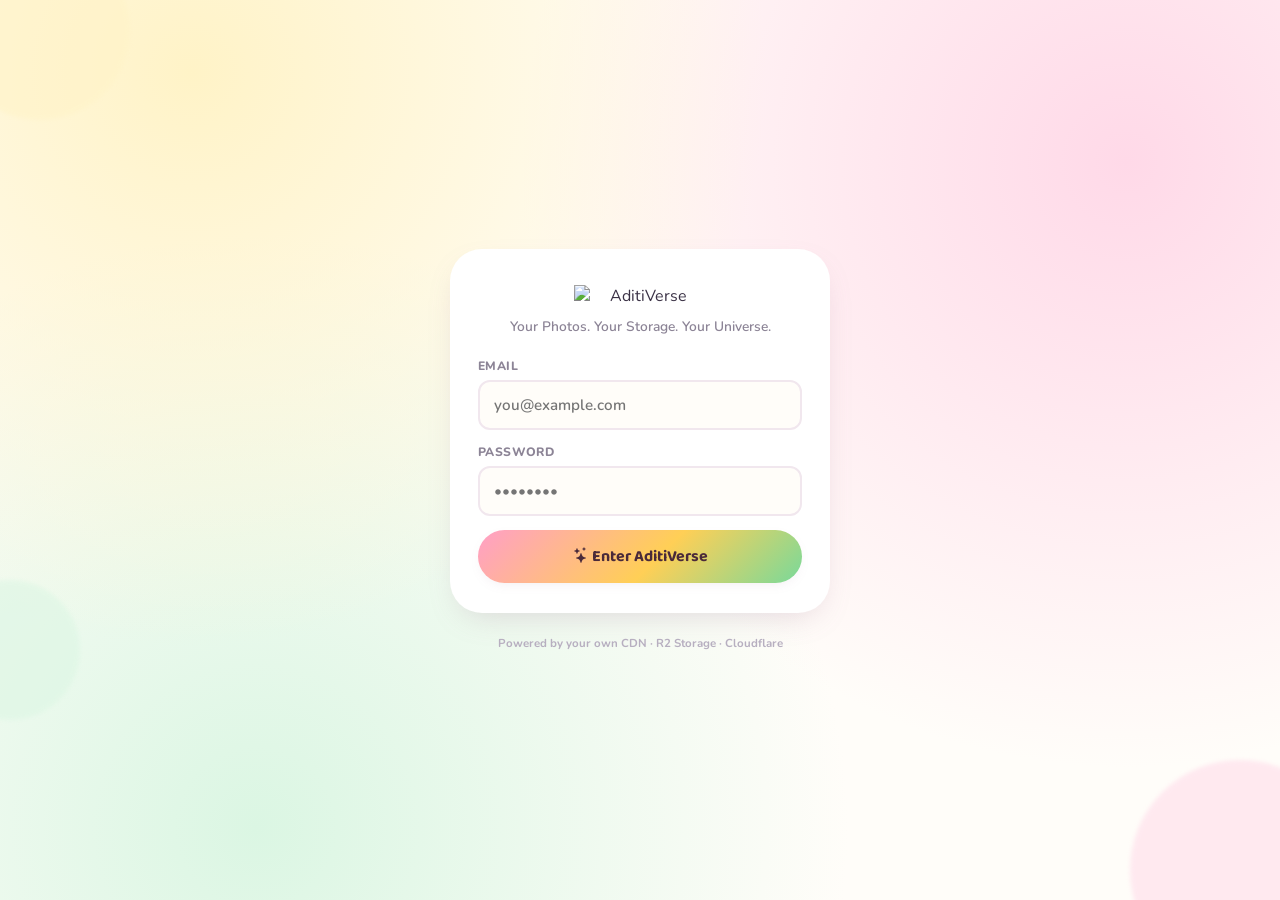
==== index.html @ 90851f3c "Ad" ====
<!DOCTYPE html>
<html lang="en">
<head>
<meta charset="utf-8">
<meta name="viewport" content="width=device-width, initial-scale=1.0, maximum-scale=1.0, user-scalable=no, viewport-fit=cover">
<meta name="mobile-web-app-capable" content="yes">
<meta name="apple-mobile-web-app-capable" content="yes">
<meta name="apple-mobile-web-app-status-bar-style" content="black-translucent">
<meta name="apple-mobile-web-app-title" content="AditiVerse">
<meta name="theme-color" content="#FFFDF9">
<title>AditiVerse · Your Photos, Your Universe</title>
<link rel="icon" href="https://cdn.futeducation.com/uploads/assets/mis/logo.webp">
<link rel="apple-touch-icon" href="https://cdn.futeducation.com/uploads/assets/mis/logo.webp">
<link rel="preconnect" href="https://fonts.googleapis.com">
<link href="https://fonts.googleapis.com/css2?family=Baloo+2:wght@500;600;700;800&family=Nunito:wght@400;500;600;700;800;900&display=swap" rel="stylesheet">
<link href="https://cdn.jsdelivr.net/npm/bootstrap-icons@1.11.3/font/bootstrap-icons.min.css" rel="stylesheet">
<link rel="stylesheet" href="style.css">
</head>
<body>

<!-- ══════════════════════ LOGIN VIEW ══════════════════════ -->
<div id="authView" class="auth-screen">
  <div class="auth-blob b1"></div>
  <div class="auth-blob b2"></div>
  <div class="auth-blob b3"></div>
  <div class="auth-card">
    <div class="auth-logo-wrap">
      <img class="auth-logo" src="https://cdn.futeducation.com/uploads/assets/mis/logo.webp" alt="AditiVerse">
    </div>
    <p class="auth-sub">Your Photos. Your Storage. Your Universe.</p>

    <div class="auth-err" id="authErr"><i class="bi bi-exclamation-circle"></i><span id="authErrMsg">Invalid credentials</span></div>

    <form id="loginForm" class="auth-form" autocomplete="on" novalidate>
      <div class="ig">
        <label>Email</label>
        <input type="email" class="inp" id="authEmail" name="email" placeholder="you@example.com" autocomplete="email" inputmode="email" required>
      </div>
      <div class="ig">
        <label>Password</label>
        <input type="password" class="inp" id="authPass" name="password" placeholder="••••••••" autocomplete="current-password" required>
      </div>
      <button type="submit" class="btn-verse btn-full" id="authBtn">
        <span id="authBtnLabel"><i class="bi bi-stars"></i> Enter AditiVerse</span>
        <span class="spinner" id="authSpinner" style="display:none"></span>
      </button>
    </form>
  </div>
  <div class="auth-foot">Powered by your own CDN · R2 Storage · Cloudflare</div>
</div>

<!-- ══════════════════════ APP SHELL ══════════════════════ -->
<div id="appView" class="app-shell" style="display:none">

  <!-- ── Top bar ── -->
  <header class="topbar" id="topbar">
    <button class="icon-btn ghost" id="menuBtn" aria-label="Menu"><i class="bi bi-list"></i></button>
    <div class="brand">
      <img src="https://cdn.futeducation.com/uploads/assets/mis/logo.webp" alt="AditiVerse" class="brand-logo">
    </div>
    <button class="icon-btn ghost" id="topSearchBtn" aria-label="Search"><i class="bi bi-search"></i></button>
  </header>

  <!-- ── Selection bar (long-press multi-select) ── -->
  <header class="topbar selbar" id="selbar" style="display:none">
    <button class="icon-btn ghost" id="selCancelBtn" aria-label="Cancel"><i class="bi bi-x-lg"></i></button>
    <span class="sel-count" id="selCountLabel">0 selected</span>
    <button class="icon-btn ghost" id="selAllBtn" aria-label="Select all"><i class="bi bi-check2-all"></i></button>
  </header>

  <!-- ── Breadcrumb (Home / inside an album) ── -->
  <div class="crumbwrap" id="crumbwrap"></div>

  <!-- ── Views ── -->
  <main class="views">

    <!-- HOME -->
    <section class="view active" id="view-home">
      <div class="chiprow" id="filterChips">
        <button class="chip active" data-filter="all">All</button>
        <button class="chip" data-filter="image">Photos</button>
        <button class="chip" data-filter="video">Videos</button>
        <button class="chip" data-filter="file">Files</button>
      </div>

      <div class="state-block" id="homeLoading">
        <div class="verse-spinner"></div>
        <div class="state-title">Loading your universe…</div>
        <div class="state-sub">Fetching photos from your CDN</div>
      </div>
      <div class="state-block" id="homeError" style="display:none">
        <i class="bi bi-cloud-slash state-icon"></i>
        <div class="state-title">Couldn't load your gallery</div>
        <div class="state-sub" id="homeErrorMsg">Check your connection and try again.</div>
        <button class="btn-verse-outline" id="homeRetryBtn">Retry</button>
      </div>
      <div class="state-block" id="homeEmpty" style="display:none">
        <i class="bi bi-images state-icon"></i>
        <div class="state-title">No photos here yet</div>
        <div class="state-sub">Tap the + button to add your first memory.</div>
      </div>

      <div class="grid" id="homeGrid"></div>
    </section>

    <!-- SEARCH -->
    <section class="view" id="view-search">
      <div class="search-field">
        <i class="bi bi-search"></i>
        <input type="text" id="searchInput" placeholder="Search photos, videos, files…" autocomplete="off">
        <button class="clear-x" id="searchClearBtn" style="display:none"><i class="bi bi-x-circle-fill"></i></button>
      </div>

      <div class="filter-panel">
        <div class="fp-row">
          <span class="fp-label">Type</span>
          <div class="chiprow tight">
            <button class="chip active" data-ftype="all">All</button>
            <button class="chip" data-ftype="image">Photos</button>
            <button class="chip" data-ftype="video">Videos</button>
            <button class="chip" data-ftype="file">Files</button>
          </div>
        </div>
        <div class="fp-row">
          <span class="fp-label">Size</span>
          <div class="chiprow tight">
            <button class="chip active" data-fsize="all">Any</button>
            <button class="chip" data-fsize="s">&lt; 1 MB</button>
            <button class="chip" data-fsize="m">1–10 MB</button>
            <button class="chip" data-fsize="l">&gt; 10 MB</button>
          </div>
        </div>
        <div class="fp-row">
          <span class="fp-label">Album</span>
          <select class="modal-select" id="searchFolderSelect"><option value="__all">All albums</option></select>
        </div>
        <div class="fp-row">
          <span class="fp-label">Sort by</span>
          <select class="modal-select" id="sortSelect">
            <option value="name-asc">Name A–Z</option>
            <option value="name-desc">Name Z–A</option>
            <option value="size-desc">Largest first</option>
            <option value="size-asc">Smallest first</option>
          </select>
        </div>
      </div>

      <div class="search-count" id="searchCount"></div>
      <div class="grid" id="searchGrid"></div>
    </section>

    <!-- ALBUMS -->
    <section class="view" id="view-albums">
      <div class="albums-head">
        <h2 class="view-title">Albums</h2>
        <button class="btn-verse-outline sm" id="newAlbumBtn"><i class="bi bi-folder-plus"></i> New</button>
      </div>
      <div class="state-block" id="albumsEmpty" style="display:none">
        <i class="bi bi-folder2-open state-icon"></i>
        <div class="state-title">No albums yet</div>
        <div class="state-sub">Create one to start organizing your photos.</div>
      </div>
      <div class="album-grid" id="albumGrid"></div>
    </section>

    <!-- FAVORITES -->
    <section class="view" id="view-favorites">
      <div class="state-block" id="favEmpty" style="display:none">
        <i class="bi bi-heart state-icon"></i>
        <div class="state-title">No favorites yet</div>
        <div class="state-sub">Tap the heart on any photo to save it here.</div>
      </div>
      <div class="grid" id="favGrid"></div>
    </section>

    <!-- ME -->
    <section class="view" id="view-me">
      <div class="profile-card">
        <div class="profile-avatar-ring">
          <img src="https://cdn.futeducation.com/uploads/assets/mis/logo.webp" alt="" class="profile-avatar">
        </div>
        <div class="profile-email" id="profileEmail">—</div>
        <div class="profile-tag">AditiVerse member</div>
      </div>

      <button class="me-row" id="meStorageBtn">
        <i class="bi bi-pie-chart-fill me-ico"></i>
        <div class="me-row-text">
          <span class="me-row-title">Storage overview</span>
          <span class="me-row-sub" id="meStorageSub">Calculating…</span>
        </div>
        <i class="bi bi-chevron-right"></i>
      </button>

      <div class="me-row static">
        <i class="bi bi-cloud-check-fill me-ico"></i>
        <div class="me-row-text">
          <span class="me-row-title">Built for Performance</span>
          <span class="me-row-sub">R2 Storage · Cloudflare CDN · WebP/AVIF ready</span>
        </div>
      </div>

      <button class="me-row danger" id="signOutBtn">
        <i class="bi bi-box-arrow-right me-ico"></i>
        <div class="me-row-text"><span class="me-row-title">Sign out</span></div>
      </button>
    </section>

  </main>

  <!-- ── FAB ── -->
  <button class="fab" id="uploadFab" aria-label="Upload"><i class="bi bi-plus-lg"></i></button>

  <!-- ── Bottom nav ── -->
  <nav class="bottomnav" id="bottomnav">
    <button class="nav-btn active" data-view="home"><i class="bi bi-house-fill"></i><span>Home</span></button>
    <button class="nav-btn" data-view="search"><i class="bi bi-search"></i><span>Search</span></button>
    <button class="nav-btn" data-view="albums"><i class="bi bi-images"></i><span>Albums</span></button>
    <button class="nav-btn" data-view="favorites"><i class="bi bi-heart-fill"></i><span>Favorites</span></button>
    <button class="nav-btn" data-view="me"><i class="bi bi-person-fill"></i><span>Me</span></button>
  </nav>

  <!-- ── Selection action bar ── -->
  <div class="seltoolbar" id="seltoolbar">
    <button id="selShareBtn"><i class="bi bi-share-fill"></i><span>Share</span></button>
    <button id="selDownloadBtn"><i class="bi bi-download"></i><span>Download</span></button>
    <button id="selAlbumBtn"><i class="bi bi-folder-symlink"></i><span>Move</span></button>
    <button id="selDeleteBtn" class="danger"><i class="bi bi-trash3"></i><span>Delete</span></button>
  </div>

  <!-- ══════════════════════ FULL-SCREEN VIEWER ══════════════════════ -->
  <div class="viewer" id="viewer">
    <div class="viewer-top">
      <button class="icon-btn ghost light" id="viewerClose"><i class="bi bi-chevron-left"></i></button>
      <button class="icon-btn ghost light" id="viewerFav"><i class="bi bi-heart"></i></button>
      <button class="icon-btn ghost light" id="viewerMore"><i class="bi bi-three-dots-vertical"></i></button>
    </div>
    <div class="viewer-stage" id="viewerStage">
      <img id="viewerImg" class="viewer-media" alt="">
      <div id="viewerFileCard" class="viewer-filecard" style="display:none">
        <i class="bi bi-file-earmark-richtext"></i>
        <span id="viewerFileName"></span>
      </div>
    </div>
    <div class="viewer-counter" id="viewerCounter">1 / 1</div>
    <div class="viewer-bottom">
      <button id="viewerShareBtn"><i class="bi bi-share-fill"></i><span>Share</span></button>
      <button id="viewerDownloadBtn"><i class="bi bi-download"></i><span>Download</span></button>
      <button id="viewerInfoBtn"><i class="bi bi-info-circle"></i><span>Info</span></button>
      <button id="viewerDeleteBtn" class="danger"><i class="bi bi-trash3"></i><span>Delete</span></button>
    </div>
  </div>

  <!-- ── Photo details bottom sheet ── -->
  <div class="sheet-overlay" id="detailOverlay">
    <div class="sheet" id="detailSheet">
      <div class="sheet-handle"></div>
      <button class="icon-btn ghost sheet-close" id="detailClose"><i class="bi bi-chevron-left"></i></button>
      <div class="detail-thumb-wrap"><img id="detailThumb" class="detail-thumb" alt=""></div>
      <div class="detail-name" id="detailName">—</div>
      <div class="detail-row"><i class="bi bi-hdd"></i><span id="detailSize">—</span></div>
      <div class="detail-row"><i class="bi bi-folder2"></i><span id="detailFolder">—</span></div>
      <div class="detail-row"><i class="bi bi-tag"></i><span id="detailType">—</span></div>
      <div class="detail-url-box">
        <i class="bi bi-link-45deg"></i>
        <span class="detail-url" id="detailUrl">—</span>
        <button class="pill-btn" id="detailCopyBtn">Copy</button>
      </div>
      <div class="detail-actions">
        <button id="detailDownloadBtn"><i class="bi bi-download"></i><span>Download Original</span><i class="bi bi-chevron-right"></i></button>
        <button id="detailShareBtn"><i class="bi bi-share-fill"></i><span>Share</span><i class="bi bi-chevron-right"></i></button>
        <button id="detailMoveBtn"><i class="bi bi-folder-symlink"></i><span>Move to Album</span><i class="bi bi-chevron-right"></i></button>
        <button id="detailRenameBtn"><i class="bi bi-pencil"></i><span>Rename</span><i class="bi bi-chevron-right"></i></button>
        <button id="detailDeleteBtn" class="danger"><i class="bi bi-trash3"></i><span>Delete</span><i class="bi bi-chevron-right"></i></button>
      </div>
      <button class="btn-verse-outline btn-full" id="detailCloseBtn">Close</button>
    </div>
  </div>

  <!-- ── Storage overview bottom sheet ── -->
  <div class="sheet-overlay" id="storageOverlay">
    <div class="sheet" id="storageSheet">
      <div class="sheet-handle"></div>
      <h3 class="sheet-title">Storage</h3>
      <div class="storage-ring-wrap">
        <svg viewBox="0 0 120 120" class="storage-ring">
          <circle cx="60" cy="60" r="52" class="ring-bg"/>
          <circle cx="60" cy="60" r="52" class="ring-photos" id="ringPhotos"/>
          <circle cx="60" cy="60" r="52" class="ring-videos" id="ringVideos"/>
          <circle cx="60" cy="60" r="52" class="ring-others" id="ringOthers"/>
        </svg>
        <div class="storage-ring-label">
          <span class="ring-big" id="storageBig">0 B</span>
          <span class="ring-small">used</span>
        </div>
      </div>
      <div class="storage-legend">
        <div class="leg-row"><span class="dot photos"></span>Photos<span class="leg-val" id="legPhotos">0 B</span></div>
        <div class="leg-row"><span class="dot videos"></span>Videos<span class="leg-val" id="legVideos">0 B</span></div>
        <div class="leg-row"><span class="dot others"></span>Other files<span class="leg-val" id="legOthers">0 B</span></div>
      </div>
      <div class="storage-counts">
        <div><span id="countFiles">0</span><small>Files</small></div>
        <div><span id="countAlbums">0</span><small>Albums</small></div>
      </div>
      <button class="btn-verse-outline btn-full" id="storageCloseBtn">Close</button>
    </div>
  </div>

  <!-- ── Upload sheet ── -->
  <div class="sheet-overlay" id="uploadOverlay">
    <div class="sheet" id="uploadSheet">
      <div class="sheet-handle"></div>
      <h3 class="sheet-title">Upload</h3>
      <label class="dropzone" id="uploadDrop">
        <i class="bi bi-cloud-arrow-up"></i>
        <span class="dz-title">Tap to choose photos, videos or files</span>
        <span class="dz-sub">or drag &amp; drop</span>
        <input type="file" id="uploadInput" multiple hidden>
      </label>
      <div class="ig">
        <label>Upload to</label>
        <select class="modal-select" id="uploadDestSelect"><option value="">Home (root)</option></select>
      </div>
      <div class="upload-queue" id="uploadQueue"></div>
      <button class="btn-verse-outline btn-full" id="uploadCloseBtn">Close</button>
    </div>
  </div>

  <!-- ── Rename / New album / prompt modal ── -->
  <div class="modal-overlay" id="promptModal">
    <div class="modal-box">
      <div class="modal-title" id="promptTitle">Rename</div>
      <div class="modal-sub" id="promptSub"></div>
      <input class="modal-input" id="promptInput" type="text" autocomplete="off" spellcheck="false">
      <div class="modal-actions">
        <button class="modal-cancel" id="promptCancelBtn">Cancel</button>
        <button class="modal-confirm" id="promptConfirmBtn"><span class="modal-btn-text" id="promptConfirmLabel">Save</span><span class="modal-spinner"></span></button>
      </div>
    </div>
  </div>

  <!-- ── Move / album picker modal ── -->
  <div class="modal-overlay" id="pickerModal">
    <div class="modal-box">
      <div class="modal-title">Move to album</div>
      <div class="modal-sub">Choose a destination.</div>
      <div class="folder-picker" id="folderPicker"></div>
      <div class="modal-actions">
        <button class="modal-cancel" id="pickerCancelBtn">Cancel</button>
        <button class="modal-confirm" id="pickerConfirmBtn"><span class="modal-btn-text">Move here</span><span class="modal-spinner"></span></button>
      </div>
    </div>
  </div>

  <!-- ── Delete confirm modal ── -->
  <div class="modal-overlay" id="deleteModal">
    <div class="modal-box">
      <div class="modal-title" id="deleteTitle">Delete?</div>
      <div class="modal-sub" id="deleteSub">This can't be undone.</div>
      <div class="modal-actions">
        <button class="modal-cancel" id="deleteCancelBtn">Cancel</button>
        <button class="modal-confirm danger" id="deleteConfirmBtn"><span class="modal-btn-text">Delete</span><span class="modal-spinner"></span></button>
      </div>
    </div>
  </div>

  <!-- ── Share sheet ── -->
  <div class="sheet-overlay" id="shareOverlay">
    <div class="sheet" id="shareSheet">
      <div class="sheet-handle"></div>
      <h3 class="sheet-title">Share</h3>
      <p class="share-hint">Anyone with this link can view/download directly from your CDN.</p>
      <div class="share-links" id="shareLinks"></div>
      <button class="btn-verse btn-full" id="shareCopyAllBtn"><i class="bi bi-copy"></i> Copy link<span id="shareCopyPlural"></span></button>
      <button class="btn-verse-outline btn-full" id="shareNativeBtn"><i class="bi bi-share-fill"></i> Use device share sheet</button>
      <button class="btn-verse-outline btn-full" id="shareCloseBtn">Close</button>
    </div>
  </div>

</div>

<div class="toast" id="toast"></div>

<script type="module" src="app.js"></script>
</body>
</html>
---- style.css ----
/* ═══════════════════════════════════════════════════════════════
   AditiVerse — design tokens
   Palette: pastel pink / pastel yellow / pastel green / white
   Display: Baloo 2 (rounded, warm)   Body: Nunito (soft, friendly)
   Signature: the "verse ring" — a conic pastel gradient used ONLY
   on the FAB, active-nav pip, avatar ring and storage ring, so it
   reads as one deliberate motif rather than scattered color.
   ═══════════════════════════════════════════════════════════════ */
:root{
  --pink:      #FFD9E8;
  --pink-deep: #FF8FBB;
  --yellow:    #FFF3C7;
  --yellow-deep:#FFC94D;
  --green:     #DBF6E3;
  --green-deep:#6FCF97;
  --cream:     #FFFDF9;
  --white:     #FFFFFF;
  --ink:       #3A3145;
  --ink-soft:  #8C8496;
  --ink-faint: #B7AFC0;
  --line:      #F1E7EE;
  --danger:    #FF6B81;

  --verse: conic-gradient(from 200deg, #FF9FC7, #FFCF56, #79D99A, #FF9FC7);
  --verse-flat: linear-gradient(135deg, #FF9FC7, #FFCF56 55%, #79D99A);

  --r-lg: 26px;
  --r-md: 18px;
  --r-sm: 12px;
  --shadow-sm: 0 4px 14px -6px rgba(150,110,140,.18);
  --shadow-md: 0 12px 32px -12px rgba(150,110,140,.28);
  --font-display: 'Baloo 2', system-ui, sans-serif;
  --font-body: 'Nunito', system-ui, sans-serif;
}

*{box-sizing:border-box;}
html,body{height:100%;}
body{
  margin:0;
  font-family:var(--font-body);
  background:var(--cream);
  color:var(--ink);
  -webkit-tap-highlight-color:transparent;
  overscroll-behavior-y:none;
}
button{font-family:inherit;}
input,select{font-family:inherit;}
::selection{background:var(--pink);}

/* ═══════════════ LOGIN ═══════════════ */
.auth-screen{
  min-height:100vh;
  display:flex; flex-direction:column; align-items:center; justify-content:center;
  padding:32px 20px; position:relative; overflow:hidden;
  background:
    radial-gradient(circle at 15% 8%, var(--yellow) 0%, transparent 42%),
    radial-gradient(circle at 88% 18%, var(--pink) 0%, transparent 45%),
    radial-gradient(circle at 20% 92%, var(--green) 0%, transparent 45%),
    var(--cream);
}
.auth-blob{position:absolute; border-radius:50%; filter:blur(2px); opacity:.55; z-index:0;}
.auth-blob.b1{width:180px;height:180px; background:var(--yellow); top:-60px; left:-50px;}
.auth-blob.b2{width:220px;height:220px; background:var(--pink); bottom:-80px; right:-70px;}
.auth-blob.b3{width:140px;height:140px; background:var(--green); bottom:20%; left:-60px;}

.auth-card{
  position:relative; z-index:1;
  width:100%; max-width:380px;
  background:var(--white);
  border-radius:32px;
  padding:36px 28px 30px;
  box-shadow:var(--shadow-md);
  text-align:center;
}
.auth-logo-wrap{
  width:132px; margin:0 auto 10px;
  display:flex; align-items:center; justify-content:center;
}
.auth-logo{width:100%; height:auto; object-fit:contain; display:block;}
.auth-sub{color:var(--ink-soft); font-size:.86rem; margin:0 0 22px; font-weight:600;}

.auth-err{
  display:none; align-items:center; gap:8px; text-align:left;
  background:#FFE3E9; color:#C43A57; border:1px solid #FFC3D0;
  border-radius:var(--r-sm); padding:10px 12px; font-size:.82rem; font-weight:700;
  margin-bottom:14px;
}
.auth-err.show{display:flex;}

.auth-form{text-align:left;}
.ig{margin-bottom:14px;}
.ig label{display:block; font-size:.76rem; font-weight:800; color:var(--ink-soft); margin-bottom:6px; text-transform:uppercase; letter-spacing:.4px;}
.inp{
  width:100%; padding:13px 14px; border-radius:var(--r-sm);
  border:2px solid var(--line); background:var(--cream);
  font-size:.95rem; font-weight:600; color:var(--ink);
  transition:.15s;
}
.inp:focus{outline:none; border-color:var(--pink-deep); background:var(--white);}

.btn-verse{
  border:none; cursor:pointer; width:100%;
  background:var(--verse-flat); color:#4A2A3A;
  font-family:var(--font-display); font-weight:700; font-size:1rem;
  padding:14px 18px; border-radius:999px;
  display:flex; align-items:center; justify-content:center; gap:8px;
  box-shadow:var(--shadow-sm);
  transition:transform .12s;
}
.btn-verse:active{transform:scale(.97);}
.btn-verse:focus-visible{outline:3px solid var(--pink-deep); outline-offset:2px;}
.btn-full{width:100%;}
.spinner{width:16px;height:16px;border-radius:50%;border:2.5px solid rgba(74,42,58,.3);border-top-color:#4A2A3A;animation:spin .7s linear infinite;}
@keyframes spin{to{transform:rotate(360deg);}}

.auth-foot{position:relative;z-index:1; margin-top:22px; font-size:.72rem; color:var(--ink-faint); font-weight:700;}

/* ═══════════════ APP SHELL ═══════════════ */
.app-shell{
  max-width:560px; margin:0 auto; min-height:100vh;
  display:flex; flex-direction:column;
  background:var(--cream);
  position:relative;
}

.topbar{
  position:sticky; top:0; z-index:30;
  display:flex; align-items:center; gap:10px;
  padding:14px 16px; background:rgba(255,253,249,.92); backdrop-filter:blur(10px);
  border-bottom:1px solid var(--line);
}
.icon-btn{
  border:none; background:var(--white); width:38px; height:38px; border-radius:12px;
  display:flex; align-items:center; justify-content:center; font-size:1.05rem; color:var(--ink);
  cursor:pointer; box-shadow:var(--shadow-sm);
}
.icon-btn.ghost{background:var(--white);}
.icon-btn.ghost.light{background:rgba(255,255,255,.16); color:#fff; backdrop-filter:blur(6px);}
.icon-btn:focus-visible{outline:2px solid var(--pink-deep);}

.brand{display:flex; align-items:center; gap:8px; flex:1; justify-content:center;}
.brand-logo{height:34px; width:auto; object-fit:contain; display:block;}

.selbar{background:var(--ink); }
.selbar .icon-btn{background:rgba(255,255,255,.15); color:#fff;}
.sel-count{flex:1; text-align:center; color:#fff; font-weight:800; font-family:var(--font-display); letter-spacing:.3px;}

.crumbwrap{padding:10px 16px 0; display:flex; gap:6px; flex-wrap:wrap; align-items:center; min-height:4px;}
.crumb{
  border:none; background:none; color:var(--ink-soft); font-weight:700; font-size:.82rem;
  padding:4px 2px; cursor:pointer; display:flex; align-items:center; gap:4px;
}
.crumb.current{color:var(--ink);}
.crumb-sep{color:var(--ink-faint); font-size:.75rem;}

.views{flex:1; padding-bottom:120px;}
.view{display:none; padding:14px 16px 6px; animation:fadeIn .18s ease;}
.view.active{display:block;}
@keyframes fadeIn{from{opacity:0; transform:translateY(4px);} to{opacity:1; transform:none;}}

.view-title{font-family:var(--font-display); font-weight:800; font-size:1.3rem; margin:2px 0 14px;}

/* chips */
.chiprow{display:flex; gap:8px; overflow-x:auto; padding-bottom:12px; scrollbar-width:none;}
.chiprow::-webkit-scrollbar{display:none;}
.chiprow.tight{padding-bottom:0;}
.chip{
  border:2px solid var(--line); background:var(--white); color:var(--ink-soft);
  font-weight:800; font-size:.8rem; padding:8px 16px; border-radius:999px; white-space:nowrap;
  cursor:pointer; transition:.15s;
}
.chip.active{background:var(--verse-flat); border-color:transparent; color:#4A2A3A;}

/* grid */
.grid{
  display:grid; grid-template-columns:repeat(3, 1fr); gap:4px;
}
.tile{
  position:relative; aspect-ratio:1/1; border-radius:10px; overflow:hidden;
  background:var(--line); cursor:pointer; -webkit-user-select:none; user-select:none;
}
.tile img{width:100%; height:100%; object-fit:cover; display:block;}
.tile .tile-file{
  width:100%; height:100%; display:flex; flex-direction:column; align-items:center; justify-content:center;
  gap:6px; background:linear-gradient(160deg, var(--yellow), var(--pink));
  color:#6b4a55; font-weight:800; font-size:.62rem; text-align:center; padding:6px;
}
.tile .tile-file i{font-size:1.5rem;}
.tile-badge{position:absolute; top:5px; left:5px; background:rgba(0,0,0,.45); color:#fff; font-size:.62rem; font-weight:800; padding:2px 6px; border-radius:6px;}
.tile-fav{position:absolute; top:5px; right:5px; color:#fff; font-size:.85rem; filter:drop-shadow(0 1px 3px rgba(0,0,0,.5));}
.tile-check{
  position:absolute; inset:0; background:rgba(58,49,69,.42); display:none;
  align-items:flex-start; justify-content:flex-end; padding:6px;
}
.tile.selectable .tile-check{display:flex;}
.tile-check i{font-size:1.3rem; color:#fff; text-shadow:0 1px 3px rgba(0,0,0,.4);}
.tile.selected{outline:3px solid var(--pink-deep); outline-offset:-3px;}
.tile.selected .tile-check i{color:var(--pink-deep);}
.tile.selected .tile-check i::before{content:"\f26a";} /* check-circle-fill fallback handled in JS */

/* state blocks */
.state-block{text-align:center; padding:56px 20px; color:var(--ink-soft);}
.state-icon{font-size:2.4rem; color:var(--pink-deep); margin-bottom:10px; display:block;}
.state-title{font-family:var(--font-display); font-weight:700; color:var(--ink); font-size:1.05rem; margin-bottom:4px;}
.state-sub{font-size:.85rem; font-weight:600; max-width:260px; margin:0 auto 14px;}
.verse-spinner{
  width:38px; height:38px; margin:0 auto 14px; border-radius:50%;
  background:var(--verse); -webkit-mask:radial-gradient(farthest-side, transparent calc(100% - 6px), #000 0);
  mask:radial-gradient(farthest-side, transparent calc(100% - 6px), #000 0);
  animation:rotate 1s linear infinite;
}
@keyframes rotate{to{transform:rotate(360deg);}}

.btn-verse-outline{
  border:2px solid var(--pink-deep); background:var(--white); color:#C4507B;
  font-weight:800; font-size:.85rem; padding:11px 18px; border-radius:999px; cursor:pointer;
  display:inline-flex; align-items:center; justify-content:center; gap:6px;
}
.btn-verse-outline.sm{padding:7px 14px; font-size:.78rem;}

/* search */
.search-field{
  display:flex; align-items:center; gap:8px; background:var(--white); border:2px solid var(--line);
  border-radius:999px; padding:11px 16px; margin-bottom:14px;
}
.search-field i{color:var(--ink-faint);}
.search-field input{flex:1; border:none; outline:none; background:none; font-size:.92rem; font-weight:600; color:var(--ink);}
.clear-x{border:none; background:none; color:var(--ink-faint); font-size:1rem; cursor:pointer;}

.filter-panel{background:var(--white); border-radius:var(--r-md); padding:14px; margin-bottom:14px; box-shadow:var(--shadow-sm);}
.fp-row{margin-bottom:12px;}
.fp-row:last-child{margin-bottom:0;}
.fp-label{display:block; font-size:.72rem; font-weight:900; color:var(--ink-soft); text-transform:uppercase; letter-spacing:.5px; margin-bottom:7px;}
.modal-select{
  width:100%; padding:10px 12px; border-radius:var(--r-sm); border:2px solid var(--line);
  background:var(--cream); font-weight:700; font-size:.86rem; color:var(--ink);
}
.search-count{font-size:.78rem; font-weight:800; color:var(--ink-soft); margin-bottom:8px;}

/* albums */
.albums-head{display:flex; align-items:center; justify-content:space-between; margin-bottom:14px;}
.album-grid{display:grid; grid-template-columns:1fr 1fr; gap:12px;}
.album-card{
  border-radius:var(--r-md); overflow:hidden; background:var(--white); box-shadow:var(--shadow-sm); cursor:pointer;
}
.album-cover{
  aspect-ratio:4/3; display:grid; grid-template-columns:1fr 1fr; gap:2px; background:var(--line); overflow:hidden;
}
.album-cover img{width:100%; height:100%; object-fit:cover;}
.album-cover.single{grid-template-columns:1fr;}
.album-cover-empty{
  display:flex; align-items:center; justify-content:center; height:100%;
  background:linear-gradient(160deg, var(--green), var(--yellow)); color:#4d7a5f; font-size:1.6rem;
}
.album-meta{padding:10px 12px;}
.album-name{font-weight:800; font-size:.88rem; overflow:hidden; text-overflow:ellipsis; white-space:nowrap;}
.album-count{font-size:.74rem; color:var(--ink-soft); font-weight:700;}

/* profile */
.profile-card{text-align:center; padding:24px 0 8px;}
.profile-avatar-ring{width:96px; margin:0 auto 12px; display:flex; align-items:center; justify-content:center;}
.profile-avatar{width:100%; height:auto; object-fit:contain; display:block;}
.profile-email{font-weight:800; font-size:1rem;}
.profile-tag{font-size:.78rem; color:var(--ink-soft); font-weight:700; margin-top:2px;}

.me-row{
  width:100%; display:flex; align-items:center; gap:12px; text-align:left;
  background:var(--white); border:none; border-radius:var(--r-md); padding:14px 16px; margin-top:12px;
  box-shadow:var(--shadow-sm); cursor:pointer; color:var(--ink);
}
.me-row.static{cursor:default;}
.me-row.danger{color:#C4304B;}
.me-ico{font-size:1.2rem; color:var(--pink-deep); width:22px; text-align:center;}
.me-row.danger .me-ico{color:#C4304B;}
.me-row-text{flex:1; display:flex; flex-direction:column;}
.me-row-title{font-weight:800; font-size:.9rem;}
.me-row-sub{font-size:.74rem; color:var(--ink-soft); font-weight:700;}

/* FAB + bottom nav */
.fab{
  position:fixed; right:20px; bottom:92px; z-index:40;
  width:58px; height:58px; border-radius:50%; border:none; cursor:pointer;
  background:var(--verse); color:#fff; font-size:1.4rem;
  display:flex; align-items:center; justify-content:center;
  box-shadow:0 10px 26px -8px rgba(255,143,187,.6);
}
.fab:active{transform:scale(.94);}

.bottomnav{
  position:fixed; left:0; right:0; bottom:0; z-index:35;
  max-width:560px; margin:0 auto;
  display:flex; background:rgba(255,255,255,.94); backdrop-filter:blur(10px);
  border-top:1px solid var(--line); padding:8px 6px calc(8px + env(safe-area-inset-bottom));
}
.nav-btn{
  flex:1; border:none; background:none; display:flex; flex-direction:column; align-items:center; gap:3px;
  padding:6px 2px; color:var(--ink-faint); font-size:.66rem; font-weight:800; cursor:pointer;
}
.nav-btn i{font-size:1.15rem;}
.nav-btn.active{color:var(--pink-deep);}

.seltoolbar{
  position:fixed; left:0; right:0; bottom:0; z-index:36; display:none;
  max-width:560px; margin:0 auto; background:var(--ink);
  padding:10px 8px calc(10px + env(safe-area-inset-bottom)); gap:4px; justify-content:space-around;
}
.seltoolbar.show{display:flex;}
.seltoolbar button{
  border:none; background:none; color:#fff; display:flex; flex-direction:column; align-items:center; gap:4px;
  font-size:.66rem; font-weight:800; padding:6px 4px; cursor:pointer;
}
.seltoolbar button i{font-size:1.1rem;}
.seltoolbar button.danger{color:#FF9DAE;}

/* ═══════════════ FULL-SCREEN VIEWER ═══════════════ */
.viewer{
  position:fixed; inset:0; z-index:80; background:#151018; display:none;
  flex-direction:column;
}
.viewer.open{display:flex;}
.viewer-top{display:flex; justify-content:space-between; align-items:center; padding:14px; padding-top:calc(14px + env(safe-area-inset-top));}
.viewer-stage{
  flex:1; display:flex; align-items:center; justify-content:center; overflow:hidden; position:relative; touch-action:pan-y;
}
.viewer-media{max-width:100%; max-height:100%; object-fit:contain; -webkit-user-select:none; user-select:none;}
.viewer-filecard{display:flex; flex-direction:column; align-items:center; gap:10px; color:#fff; text-align:center; padding:20px;}
.viewer-filecard i{font-size:3rem; color:var(--yellow);}
.viewer-counter{text-align:center; color:rgba(255,255,255,.6); font-size:.76rem; font-weight:700; padding-bottom:6px;}
.viewer-bottom{
  display:flex; justify-content:space-around; padding:10px 8px calc(14px + env(safe-area-inset-bottom));
  background:linear-gradient(0deg, rgba(0,0,0,.35), transparent);
}
.viewer-bottom button{
  border:none; background:none; color:#fff; display:flex; flex-direction:column; align-items:center; gap:5px;
  font-size:.68rem; font-weight:700; cursor:pointer;
}
.viewer-bottom button i{font-size:1.15rem;}
.viewer-bottom button.danger{color:#FF9DAE;}
.viewer-top .bi-heart-fill{color:var(--pink-deep);}

/* ═══════════════ BOTTOM SHEETS ═══════════════ */
.sheet-overlay{
  position:fixed; inset:0; z-index:90; background:rgba(58,49,69,.42); display:none;
  align-items:flex-end; justify-content:center;
}
.sheet-overlay.open{display:flex;}
.sheet{
  width:100%; max-width:560px; background:var(--white); border-radius:26px 26px 0 0;
  padding:10px 20px calc(20px + env(safe-area-inset-bottom)); max-height:86vh; overflow-y:auto;
  position:relative; animation:slideUp .22s ease;
}
@keyframes slideUp{from{transform:translateY(24px); opacity:.4;} to{transform:none; opacity:1;}}
.sheet-handle{width:38px; height:5px; border-radius:3px; background:var(--line); margin:6px auto 12px;}
.sheet-close{position:absolute; top:10px; left:14px;}
.sheet-title{font-family:var(--font-display); font-weight:800; font-size:1.1rem; text-align:center; margin:0 0 16px;}

.detail-thumb-wrap{width:100%; aspect-ratio:16/10; border-radius:var(--r-md); overflow:hidden; background:var(--line); margin-top:26px;}
.detail-thumb{width:100%; height:100%; object-fit:cover;}
.detail-name{font-weight:800; font-size:1rem; margin:14px 0 6px; word-break:break-word;}
.detail-row{display:flex; align-items:center; gap:9px; font-size:.84rem; font-weight:700; color:var(--ink-soft); padding:6px 0;}
.detail-row i{color:var(--pink-deep); width:16px;}
.detail-url-box{
  display:flex; align-items:center; gap:8px; background:var(--cream); border-radius:var(--r-sm);
  padding:10px 12px; margin:10px 0 16px;
}
.detail-url-box i{color:var(--ink-faint);}
.detail-url{flex:1; font-size:.72rem; color:var(--ink-soft); overflow:hidden; text-overflow:ellipsis; white-space:nowrap; font-weight:600;}
.pill-btn{border:none; background:var(--verse-flat); color:#4A2A3A; font-weight:800; font-size:.72rem; padding:6px 12px; border-radius:999px; cursor:pointer;}
.detail-actions{border-top:1px solid var(--line); border-bottom:1px solid var(--line); margin-bottom:16px;}
.detail-actions button{
  width:100%; display:flex; align-items:center; gap:10px; border:none; background:none; padding:13px 2px;
  font-weight:700; font-size:.9rem; color:var(--ink); cursor:pointer; border-bottom:1px solid var(--line);
}
.detail-actions button:last-child{border-bottom:none;}
.detail-actions button i:first-child{color:var(--pink-deep); width:18px;}
.detail-actions button i:last-child{margin-left:auto; color:var(--ink-faint); font-size:.8rem;}
.detail-actions button.danger, .detail-actions button.danger i:first-child{color:#C4304B;}

/* storage sheet */
.storage-ring-wrap{position:relative; width:180px; height:180px; margin:6px auto 18px;}
.storage-ring{width:100%; height:100%; transform:rotate(-90deg);}
.storage-ring circle{fill:none; stroke-width:12; stroke-linecap:round;}
.ring-bg{stroke:var(--line);}
.ring-photos{stroke:var(--pink-deep);}
.ring-videos{stroke:var(--yellow-deep);}
.ring-others{stroke:var(--green-deep);}
.storage-ring-label{position:absolute; inset:0; display:flex; flex-direction:column; align-items:center; justify-content:center;}
.ring-big{font-family:var(--font-display); font-weight:800; font-size:1.3rem;}
.ring-small{font-size:.72rem; color:var(--ink-soft); font-weight:700;}
.storage-legend{margin-bottom:16px;}
.leg-row{display:flex; align-items:center; gap:8px; font-weight:700; font-size:.86rem; padding:6px 0; color:var(--ink);}
.dot{width:10px; height:10px; border-radius:50%;}
.dot.photos{background:var(--pink-deep);}
.dot.videos{background:var(--yellow-deep);}
.dot.others{background:var(--green-deep);}
.leg-val{margin-left:auto; color:var(--ink-soft); font-weight:800; font-size:.8rem;}
.storage-counts{display:flex; gap:10px; margin-bottom:18px;}
.storage-counts > div{flex:1; text-align:center; background:var(--cream); border-radius:var(--r-sm); padding:12px;}
.storage-counts span{display:block; font-family:var(--font-display); font-weight:800; font-size:1.15rem;}
.storage-counts small{color:var(--ink-soft); font-weight:700; font-size:.7rem;}

/* upload sheet */
.dropzone{
  display:flex; flex-direction:column; align-items:center; justify-content:center; gap:6px;
  border:2.5px dashed var(--pink-deep); border-radius:var(--r-md); padding:30px 16px;
  background:linear-gradient(160deg, var(--yellow), var(--pink)); cursor:pointer; margin-bottom:14px; text-align:center;
}
.dropzone i{font-size:1.8rem; color:#8C4A63;}
.dz-title{font-weight:800; font-size:.88rem; color:#5c3546;}
.dz-sub{font-size:.75rem; color:#7a5064; font-weight:700;}
.upload-queue{margin:10px 0;}
.uq-item{display:flex; align-items:center; gap:10px; padding:10px 0; border-bottom:1px solid var(--line);}
.uq-icon{width:36px; height:36px; border-radius:9px; background:var(--line); display:flex; align-items:center; justify-content:center; overflow:hidden; flex-shrink:0;}
.uq-icon img{width:100%; height:100%; object-fit:cover;}
.uq-info{flex:1; min-width:0;}
.uq-name{font-weight:800; font-size:.82rem; overflow:hidden; text-overflow:ellipsis; white-space:nowrap;}
.uq-bar{height:5px; border-radius:3px; background:var(--line); margin-top:6px; overflow:hidden;}
.uq-fill{height:100%; width:0%; background:var(--verse-flat); transition:width .15s;}
.uq-status{font-size:.7rem; font-weight:700; color:var(--ink-soft); margin-top:3px;}
.uq-status.err{color:#C4304B;}
.uq-status.ok{color:#3F9E6B;}

/* share */
.share-hint{font-size:.82rem; color:var(--ink-soft); font-weight:600; text-align:center; margin:0 0 14px;}
.share-links{max-height:160px; overflow-y:auto; margin-bottom:14px;}
.share-link-row{display:flex; align-items:center; gap:8px; background:var(--cream); border-radius:var(--r-sm); padding:9px 11px; margin-bottom:8px; font-size:.72rem; font-weight:600; color:var(--ink-soft); word-break:break-all;}
#shareNativeBtn{margin-top:10px; margin-bottom:10px;}

/* ═══════════════ MODALS ═══════════════ */
.modal-overlay{position:fixed; inset:0; z-index:95; background:rgba(58,49,69,.5); display:none; align-items:center; justify-content:center; padding:20px;}
.modal-overlay.open{display:flex;}
.modal-box{background:var(--white); border-radius:22px; padding:22px; width:100%; max-width:360px; box-shadow:var(--shadow-md);}
.modal-title{font-family:var(--font-display); font-weight:800; font-size:1.05rem; margin-bottom:4px;}
.modal-sub{font-size:.82rem; color:var(--ink-soft); font-weight:600; margin-bottom:14px;}
.modal-input{width:100%; padding:11px 13px; border-radius:var(--r-sm); border:2px solid var(--line); font-size:.9rem; font-weight:700; margin-bottom:16px;}
.modal-input:focus{outline:none; border-color:var(--pink-deep);}
.modal-actions{display:flex; gap:10px; justify-content:flex-end;}
.modal-cancel{border:none; background:var(--line); color:var(--ink-soft); font-weight:800; padding:10px 16px; border-radius:999px; cursor:pointer; font-size:.84rem;}
.modal-confirm{border:none; background:var(--verse-flat); color:#4A2A3A; font-weight:800; padding:10px 18px; border-radius:999px; cursor:pointer; font-size:.84rem; display:flex; align-items:center; gap:6px;}
.modal-confirm.danger{background:#FF6B81; color:#fff;}
.modal-confirm .modal-spinner{display:none; width:14px; height:14px; border-radius:50%; border:2px solid rgba(255,255,255,.5); border-top-color:#fff; animation:spin .7s linear infinite;}
.modal-confirm.loading .modal-btn-text{display:none;}
.modal-confirm.loading .modal-spinner{display:inline-block;}

.folder-picker{max-height:240px; overflow-y:auto; margin-bottom:16px; border:1px solid var(--line); border-radius:var(--r-sm);}
.fp-item{display:flex; align-items:center; gap:8px; padding:11px 12px; cursor:pointer; font-weight:700; font-size:.86rem; border-bottom:1px solid var(--line);}
.fp-item:last-child{border-bottom:none;}
.fp-item.active{background:var(--pink); }
.fp-item i{color:var(--pink-deep);}

/* toast */
.toast{
  position:fixed; left:50%; bottom:96px; transform:translateX(-50%) translateY(20px);
  background:var(--ink); color:#fff; font-weight:700; font-size:.84rem;
  padding:11px 18px; border-radius:999px; z-index:120; opacity:0; pointer-events:none;
  transition:.22s; box-shadow:var(--shadow-md); max-width:88%; text-align:center;
}
.toast.show{opacity:1; transform:translateX(-50%) translateY(0);}
.toast.err{background:#C4304B;}
.toast.ok{background:#3F9E6B;}

/* focus visibility */
button:focus-visible, input:focus-visible, select:focus-visible{outline:2px solid var(--pink-deep); outline-offset:2px;}

/* reduced motion */
@media (prefers-reduced-motion: reduce){
  *{animation-duration:.001ms !important; transition-duration:.001ms !important;}
}

/* small phones */
@media (max-width:340px){
  .brand-logo{height:28px;}
  .auth-card{padding:28px 20px 24px;}
}
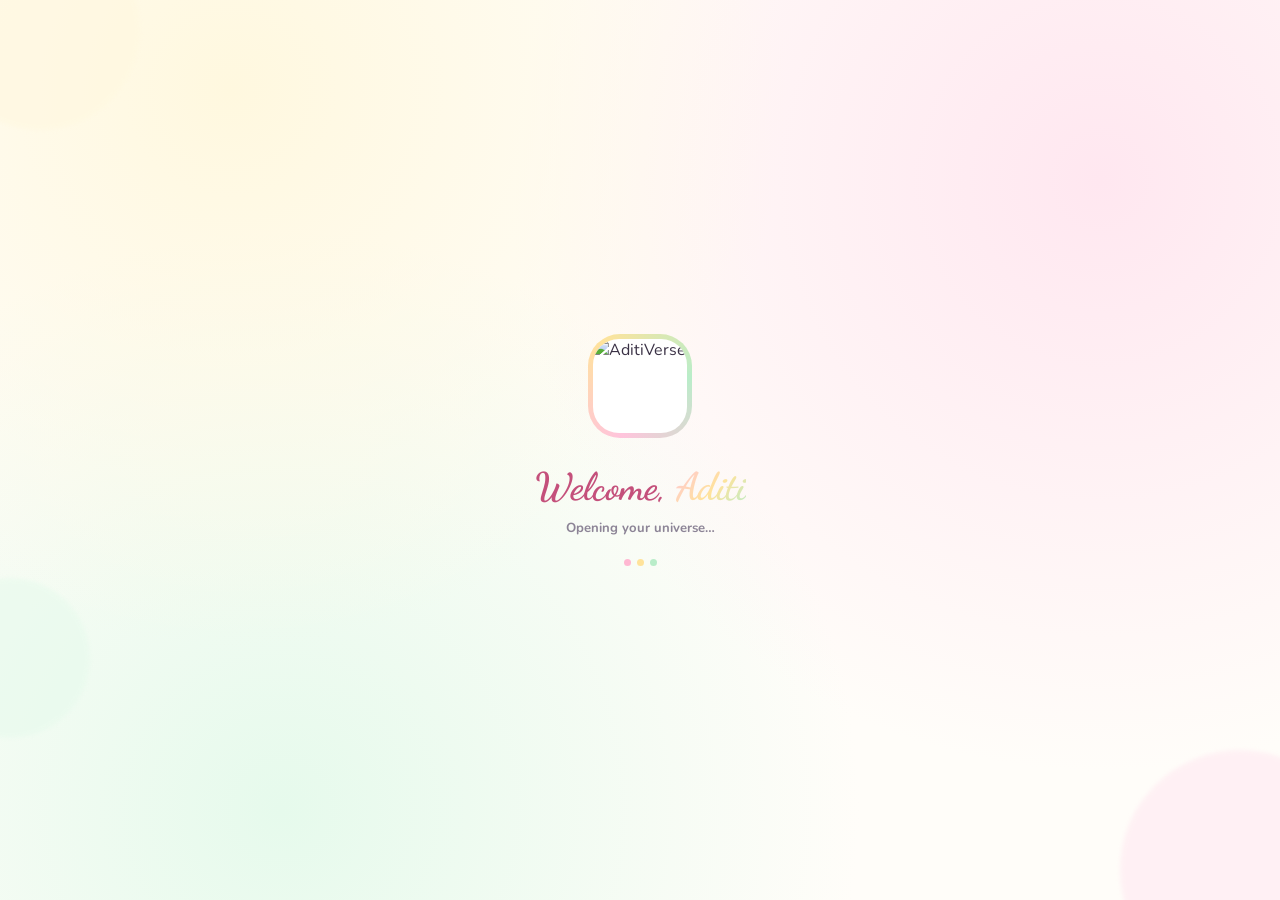
==== commit 7c30f950: "add" ====
--- a/index.html
+++ b/index.html
@@ -12,11 +12,24 @@
 <link rel="icon" href="https://cdn.futeducation.com/uploads/assets/mis/logo.webp">
 <link rel="apple-touch-icon" href="https://cdn.futeducation.com/uploads/assets/mis/logo.webp">
 <link rel="preconnect" href="https://fonts.googleapis.com">
-<link href="https://fonts.googleapis.com/css2?family=Baloo+2:wght@500;600;700;800&family=Nunito:wght@400;500;600;700;800;900&display=swap" rel="stylesheet">
+<link href="https://fonts.googleapis.com/css2?family=Baloo+2:wght@500;600;700;800&family=Nunito:wght@400;500;600;700;800;900&family=Dancing+Script:wght@600;700&display=swap" rel="stylesheet">
 <link href="https://cdn.jsdelivr.net/npm/bootstrap-icons@1.11.3/font/bootstrap-icons.min.css" rel="stylesheet">
 <link rel="stylesheet" href="style.css">
 </head>
 <body>
+
+<!-- ══════════════════════ PRELOADER ══════════════════════ -->
+<div id="preloader" class="preloader">
+  <div class="preloader-blob pb1"></div>
+  <div class="preloader-blob pb2"></div>
+  <div class="preloader-blob pb3"></div>
+  <div class="preloader-ring">
+    <img src="https://cdn.futeducation.com/uploads/assets/mis/logo.webp" alt="AditiVerse" class="preloader-logo">
+  </div>
+  <div class="preloader-welcome">Welcome, <span>Aditi</span></div>
+  <div class="preloader-sub">Opening your universe…</div>
+  <div class="preloader-dots"><span></span><span></span><span></span></div>
+</div>
 
 <!-- ══════════════════════ LOGIN VIEW ══════════════════════ -->
 <div id="authView" class="auth-screen">
@@ -76,11 +89,28 @@
 
     <!-- HOME -->
     <section class="view active" id="view-home">
-      <div class="chiprow" id="filterChips">
+
+      <div class="hsection" id="recentUploadsSection" style="display:none">
+        <div class="hsection-title"><i class="bi bi-cloud-arrow-up-fill"></i> Recent uploads</div>
+        <div class="hscroll" id="recentUploadsRow"></div>
+      </div>
+
+      <div class="chiprow center" id="filterChips">
         <button class="chip active" data-filter="all">All</button>
         <button class="chip" data-filter="image">Photos</button>
         <button class="chip" data-filter="video">Videos</button>
         <button class="chip" data-filter="file">Files</button>
+        <button class="chip chip-action icon-only" id="newFolderChip" aria-label="New folder" title="New folder">
+          <svg width="15" height="15" viewBox="0 0 20 20" fill="none" xmlns="http://www.w3.org/2000/svg">
+            <path d="M2.5 5.5C2.5 4.67 3.17 4 4 4h4.4l1.6 2h8c.83 0 1.5.67 1.5 1.5v7c0 .83-.67 1.5-1.5 1.5H4c-.83 0-1.5-.67-1.5-1.5v-9Z" stroke="currentColor" stroke-width="1.4" stroke-linejoin="round"/>
+            <path d="M10 9.5v5M7.5 12h5" stroke="currentColor" stroke-width="1.4" stroke-linecap="round"/>
+          </svg>
+        </button>
+      </div>
+
+      <div class="hsection" id="recentAccessSection" style="display:none">
+        <div class="hsection-title"><i class="bi bi-clock-history"></i> Recently accessed</div>
+        <div class="hscroll" id="recentAccessRow"></div>
       </div>
 
       <div class="state-block" id="homeLoading">
@@ -100,6 +130,7 @@
         <div class="state-sub">Tap the + button to add your first memory.</div>
       </div>
 
+      <div class="grid-label" id="allFilesLabel">All photos</div>
       <div class="grid" id="homeGrid"></div>
     </section>
 
@@ -143,6 +174,7 @@
             <option value="size-asc">Smallest first</option>
           </select>
         </div>
+        <button class="clear-filters-btn" id="clearFiltersBtn"><i class="bi bi-x-circle"></i> Clear filters</button>
       </div>
 
       <div class="search-count" id="searchCount"></div>
@@ -179,8 +211,14 @@
         <div class="profile-avatar-ring">
           <img src="https://cdn.futeducation.com/uploads/assets/mis/logo.webp" alt="" class="profile-avatar">
         </div>
-        <div class="profile-email" id="profileEmail">—</div>
-        <div class="profile-tag">AditiVerse member</div>
+        <div class="profile-email" id="profileEmail">Ms. Aditi Empress</div>
+        <div class="profile-tag">AditiVerse Empress</div>
+      </div>
+
+      <div class="love-note">
+        <span class="love-quote-mark">"</span>
+        <p>Every sunrise feels a little softer because you're in it, Aditi. This whole little universe is just my way of keeping every smile, every silly selfie, and every quiet moment of ours safe in one place — because loving you is the easiest, happiest thing I've ever done.</p>
+        <span class="love-quote-mark end">"</span>
       </div>
 
       <button class="me-row" id="meStorageBtn">
@@ -192,18 +230,12 @@
         <i class="bi bi-chevron-right"></i>
       </button>
 
-      <div class="me-row static">
-        <i class="bi bi-cloud-check-fill me-ico"></i>
-        <div class="me-row-text">
-          <span class="me-row-title">Built for Performance</span>
-          <span class="me-row-sub">R2 Storage · Cloudflare CDN · WebP/AVIF ready</span>
-        </div>
-      </div>
-
       <button class="me-row danger" id="signOutBtn">
         <i class="bi bi-box-arrow-right me-ico"></i>
         <div class="me-row-text"><span class="me-row-title">Sign out</span></div>
       </button>
+
+      <footer class="me-footer">Created With Love For <span>Aditi</span> By <span>Ravi</span></footer>
     </section>
 
   </main>
@@ -370,10 +402,10 @@
     <div class="sheet" id="shareSheet">
       <div class="sheet-handle"></div>
       <h3 class="sheet-title">Share</h3>
-      <p class="share-hint">Anyone with this link can view/download directly from your CDN.</p>
+      <p class="share-hint">Shares the original file itself — pick WhatsApp, Mail, or anything else from your device's share sheet.</p>
       <div class="share-links" id="shareLinks"></div>
-      <button class="btn-verse btn-full" id="shareCopyAllBtn"><i class="bi bi-copy"></i> Copy link<span id="shareCopyPlural"></span></button>
-      <button class="btn-verse-outline btn-full" id="shareNativeBtn"><i class="bi bi-share-fill"></i> Use device share sheet</button>
+      <button class="btn-verse btn-full" id="shareNativeBtn"><i class="bi bi-share-fill"></i> <span id="shareNativeLabel">Share original file</span></button>
+      <button class="btn-verse-outline btn-full" id="shareCopyAllBtn"><i class="bi bi-copy"></i> Copy link<span id="shareCopyPlural"></span> instead</button>
       <button class="btn-verse-outline btn-full" id="shareCloseBtn">Close</button>
     </div>
   </div>
--- a/style.css
+++ b/style.css
@@ -7,22 +7,22 @@
    reads as one deliberate motif rather than scattered color.
    ═══════════════════════════════════════════════════════════════ */
 :root{
-  --pink:      #FFD9E8;
-  --pink-deep: #FF8FBB;
-  --yellow:    #FFF3C7;
-  --yellow-deep:#FFC94D;
-  --green:     #DBF6E3;
-  --green-deep:#6FCF97;
+  --pink:      #FFE7F0;
+  --pink-deep: #FFB8D2;
+  --yellow:    #FFF8DF;
+  --yellow-deep:#FFE39B;
+  --green:     #E6FAEC;
+  --green-deep:#B9EDC9;
   --cream:     #FFFDF9;
   --white:     #FFFFFF;
   --ink:       #3A3145;
   --ink-soft:  #8C8496;
   --ink-faint: #B7AFC0;
-  --line:      #F1E7EE;
-  --danger:    #FF6B81;
-
-  --verse: conic-gradient(from 200deg, #FF9FC7, #FFCF56, #79D99A, #FF9FC7);
-  --verse-flat: linear-gradient(135deg, #FF9FC7, #FFCF56 55%, #79D99A);
+  --line:      #F5EDF2;
+  --danger:    #FF9DBC;
+
+  --verse: conic-gradient(from 200deg, #FFC4DC, #FFE39B, #B9EDC9, #FFC4DC);
+  --verse-flat: linear-gradient(135deg, #FFC4DC, #FFE39B 55%, #B9EDC9);
 
   --r-lg: 26px;
   --r-md: 18px;
@@ -81,7 +81,7 @@
 
 .auth-err{
   display:none; align-items:center; gap:8px; text-align:left;
-  background:#FFE3E9; color:#C43A57; border:1px solid #FFC3D0;
+  background:#FFEDF4; color:#B85C7D; border:1px solid #FFD3E2;
   border-radius:var(--r-sm); padding:10px 12px; font-size:.82rem; font-weight:700;
   margin-bottom:14px;
 }
@@ -160,16 +160,39 @@
 
 .view-title{font-family:var(--font-display); font-weight:800; font-size:1.3rem; margin:2px 0 14px;}
 
+/* recent uploads / recently accessed (Home) */
+.hsection{margin-bottom:16px;}
+.hsection-title{display:flex; align-items:center; gap:7px; font-family:var(--font-display); font-weight:700; font-size:.92rem; color:var(--ink); margin-bottom:9px;}
+.hsection-title i{color:var(--pink-deep);}
+.hscroll{display:flex; gap:10px; overflow-x:auto; padding-bottom:4px; scrollbar-width:none;}
+.hscroll::-webkit-scrollbar{display:none;}
+.hcard{
+  flex:0 0 auto; width:112px; cursor:pointer; -webkit-user-select:none; user-select:none;
+}
+.hcard-thumb{
+  width:112px; height:112px; border-radius:16px; overflow:hidden; background:var(--line);
+  display:flex; align-items:center; justify-content:center; position:relative;
+}
+.hcard-thumb img{width:100%; height:100%; object-fit:cover; display:block;}
+.hcard-thumb.folder{background:linear-gradient(160deg, var(--yellow), var(--green));}
+.hcard-thumb.folder i{font-size:2rem; color:#6b8a70;}
+.hcard-thumb .hcard-kind{font-size:1.6rem; color:#6b4a55;}
+.hcard-name{margin-top:6px; font-size:.72rem; font-weight:700; color:var(--ink); overflow:hidden; text-overflow:ellipsis; white-space:nowrap;}
+.grid-label{font-size:.78rem; font-weight:900; color:var(--ink-soft); text-transform:uppercase; letter-spacing:.5px; margin:2px 0 8px;}
+
 /* chips */
 .chiprow{display:flex; gap:8px; overflow-x:auto; padding-bottom:12px; scrollbar-width:none;}
 .chiprow::-webkit-scrollbar{display:none;}
 .chiprow.tight{padding-bottom:0;}
+.chiprow.center{justify-content:center; flex-wrap:wrap;}
 .chip{
   border:2px solid var(--line); background:var(--white); color:var(--ink-soft);
   font-weight:800; font-size:.8rem; padding:8px 16px; border-radius:999px; white-space:nowrap;
   cursor:pointer; transition:.15s;
 }
 .chip.active{background:var(--verse-flat); border-color:transparent; color:#4A2A3A;}
+.chip-action{display:inline-flex; align-items:center; gap:6px; color:#6b8a70; border-color:var(--green-deep); background:var(--green);}
+.chip-action svg{flex-shrink:0;}
 
 /* grid */
 .grid{
@@ -236,6 +259,11 @@
   background:var(--cream); font-weight:700; font-size:.86rem; color:var(--ink);
 }
 .search-count{font-size:.78rem; font-weight:800; color:var(--ink-soft); margin-bottom:8px;}
+.clear-filters-btn{
+  width:100%; margin-top:14px; padding-top:14px; border:none; border-top:1px solid var(--line); background:none;
+  display:flex; align-items:center; justify-content:center; gap:6px;
+  color:#C4507B; font-weight:800; font-size:.82rem; cursor:pointer;
+}
 
 /* albums */
 .albums-head{display:flex; align-items:center; justify-content:space-between; margin-bottom:14px;}
@@ -269,12 +297,18 @@
   box-shadow:var(--shadow-sm); cursor:pointer; color:var(--ink);
 }
 .me-row.static{cursor:default;}
-.me-row.danger{color:#C4304B;}
+.me-row.danger{color:#B85C7D;}
 .me-ico{font-size:1.2rem; color:var(--pink-deep); width:22px; text-align:center;}
-.me-row.danger .me-ico{color:#C4304B;}
+.me-row.danger .me-ico{color:#B85C7D;}
 .me-row-text{flex:1; display:flex; flex-direction:column;}
 .me-row-title{font-weight:800; font-size:.9rem;}
 .me-row-sub{font-size:.74rem; color:var(--ink-soft); font-weight:700;}
+
+.me-credit{
+  text-align:center; margin:26px 0 10px; font-family:'Dancing Script', cursive;
+  font-weight:700; font-size:1.35rem; color:#C4507B; line-height:1.4;
+}
+.me-credit span{background:var(--verse-flat); -webkit-background-clip:text; background-clip:text; color:transparent;}
 
 /* FAB + bottom nav */
 .fab{
@@ -310,7 +344,7 @@
   font-size:.66rem; font-weight:800; padding:6px 4px; cursor:pointer;
 }
 .seltoolbar button i{font-size:1.1rem;}
-.seltoolbar button.danger{color:#FF9DAE;}
+.seltoolbar button.danger{color:var(--pink-deep);}
 
 /* ═══════════════ FULL-SCREEN VIEWER ═══════════════ */
 .viewer{
@@ -335,7 +369,7 @@
   font-size:.68rem; font-weight:700; cursor:pointer;
 }
 .viewer-bottom button i{font-size:1.15rem;}
-.viewer-bottom button.danger{color:#FF9DAE;}
+.viewer-bottom button.danger{color:var(--pink-deep);}
 .viewer-top .bi-heart-fill{color:var(--pink-deep);}
 
 /* ═══════════════ BOTTOM SHEETS ═══════════════ */
@@ -374,7 +408,7 @@
 .detail-actions button:last-child{border-bottom:none;}
 .detail-actions button i:first-child{color:var(--pink-deep); width:18px;}
 .detail-actions button i:last-child{margin-left:auto; color:var(--ink-faint); font-size:.8rem;}
-.detail-actions button.danger, .detail-actions button.danger i:first-child{color:#C4304B;}
+.detail-actions button.danger, .detail-actions button.danger i:first-child{color:#B85C7D;}
 
 /* storage sheet */
 .storage-ring-wrap{position:relative; width:180px; height:180px; margin:6px auto 18px;}
@@ -417,8 +451,8 @@
 .uq-bar{height:5px; border-radius:3px; background:var(--line); margin-top:6px; overflow:hidden;}
 .uq-fill{height:100%; width:0%; background:var(--verse-flat); transition:width .15s;}
 .uq-status{font-size:.7rem; font-weight:700; color:var(--ink-soft); margin-top:3px;}
-.uq-status.err{color:#C4304B;}
-.uq-status.ok{color:#3F9E6B;}
+.uq-status.err{color:#B85C7D;}
+.uq-status.ok{color:#4F9B72;}
 
 /* share */
 .share-hint{font-size:.82rem; color:var(--ink-soft); font-weight:600; text-align:center; margin:0 0 14px;}
@@ -437,7 +471,7 @@
 .modal-actions{display:flex; gap:10px; justify-content:flex-end;}
 .modal-cancel{border:none; background:var(--line); color:var(--ink-soft); font-weight:800; padding:10px 16px; border-radius:999px; cursor:pointer; font-size:.84rem;}
 .modal-confirm{border:none; background:var(--verse-flat); color:#4A2A3A; font-weight:800; padding:10px 18px; border-radius:999px; cursor:pointer; font-size:.84rem; display:flex; align-items:center; gap:6px;}
-.modal-confirm.danger{background:#FF6B81; color:#fff;}
+.modal-confirm.danger{background:var(--danger); color:#7A2E45;}
 .modal-confirm .modal-spinner{display:none; width:14px; height:14px; border-radius:50%; border:2px solid rgba(255,255,255,.5); border-top-color:#fff; animation:spin .7s linear infinite;}
 .modal-confirm.loading .modal-btn-text{display:none;}
 .modal-confirm.loading .modal-spinner{display:inline-block;}
@@ -456,8 +490,8 @@
   transition:.22s; box-shadow:var(--shadow-md); max-width:88%; text-align:center;
 }
 .toast.show{opacity:1; transform:translateX(-50%) translateY(0);}
-.toast.err{background:#C4304B;}
-.toast.ok{background:#3F9E6B;}
+.toast.err{background:#B85C7D;}
+.toast.ok{background:#4F9B72;}
 
 /* focus visibility */
 button:focus-visible, input:focus-visible, select:focus-visible{outline:2px solid var(--pink-deep); outline-offset:2px;}
@@ -471,4 +505,57 @@
 @media (max-width:340px){
   .brand-logo{height:28px;}
   .auth-card{padding:28px 20px 24px;}
-}+}
+
+/* ═══════════════ ROUNDED SCROLLBARS ═══════════════ */
+/* Applies to normal (visible) scroll areas — sheets, modals, the folder
+   picker, upload queue, share links. Horizontal chip/card rails keep
+   their scrollbar hidden on purpose (see .chiprow / .hscroll above). */
+*{scrollbar-width:thin; scrollbar-color:var(--pink-deep) var(--line);}
+*::-webkit-scrollbar{width:9px; height:9px;}
+*::-webkit-scrollbar-track{background:var(--line); border-radius:999px;}
+*::-webkit-scrollbar-thumb{background:var(--pink-deep); border-radius:999px; border:2px solid var(--cream); background-clip:padding-box;}
+*::-webkit-scrollbar-thumb:hover{background:#FF9FC6;}
+*::-webkit-scrollbar-corner{background:transparent;}
+
+/* ═══════════════ PRELOADER ═══════════════ */
+.preloader{
+  position:fixed; inset:0; z-index:200;
+  display:flex; flex-direction:column; align-items:center; justify-content:center;
+  gap:4px; overflow:hidden;
+  background:
+    radial-gradient(circle at 18% 10%, var(--yellow) 0%, transparent 42%),
+    radial-gradient(circle at 86% 20%, var(--pink) 0%, transparent 45%),
+    radial-gradient(circle at 22% 90%, var(--green) 0%, transparent 45%),
+    var(--cream);
+  transition:opacity .5s ease, visibility .5s ease;
+}
+.preloader.fade-out{opacity:0; visibility:hidden; pointer-events:none;}
+.preloader-blob{position:absolute; border-radius:50%; filter:blur(2px); opacity:.55; z-index:0;}
+.preloader-blob.pb1{width:200px; height:200px; background:var(--yellow); top:-70px; left:-60px; animation:preloaderFloat 7s ease-in-out infinite;}
+.preloader-blob.pb2{width:240px; height:240px; background:var(--pink); bottom:-90px; right:-80px; animation:preloaderFloat 8s ease-in-out infinite reverse;}
+.preloader-blob.pb3{width:160px; height:160px; background:var(--green); bottom:18%; left:-70px; animation:preloaderFloat 6.5s ease-in-out infinite;}
+@keyframes preloaderFloat{0%,100%{transform:translateY(0);} 50%{transform:translateY(-16px);}}
+
+.preloader-ring{
+  position:relative; z-index:1; width:104px; height:104px; border-radius:32px; padding:5px;
+  background:var(--verse); display:flex; align-items:center; justify-content:center;
+  animation:preloaderSpin 3.2s linear infinite; margin-bottom:22px;
+}
+@keyframes preloaderSpin{to{transform:rotate(360deg);}}
+.preloader-logo{width:100%; height:100%; object-fit:contain; border-radius:26px; background:var(--white); animation:preloaderSpinBack 3.2s linear infinite;}
+@keyframes preloaderSpinBack{to{transform:rotate(-360deg);}}
+
+.preloader-welcome{
+  position:relative; z-index:1; font-family:'Dancing Script', cursive; font-weight:700;
+  font-size:2.4rem; color:#C4507B; line-height:1.2;
+}
+.preloader-welcome span{
+  background:var(--verse-flat); -webkit-background-clip:text; background-clip:text; color:transparent;
+}
+.preloader-sub{position:relative; z-index:1; font-size:.82rem; font-weight:700; color:var(--ink-soft); margin:4px 0 18px;}
+.preloader-dots{position:relative; z-index:1; display:flex; gap:6px;}
+.preloader-dots span{width:7px; height:7px; border-radius:50%; background:var(--pink-deep); animation:preloaderDot 1.1s ease-in-out infinite;}
+.preloader-dots span:nth-child(2){background:var(--yellow-deep); animation-delay:.15s;}
+.preloader-dots span:nth-child(3){background:var(--green-deep); animation-delay:.3s;}
+@keyframes preloaderDot{0%,80%,100%{transform:translateY(0); opacity:.5;} 40%{transform:translateY(-6px); opacity:1;}}
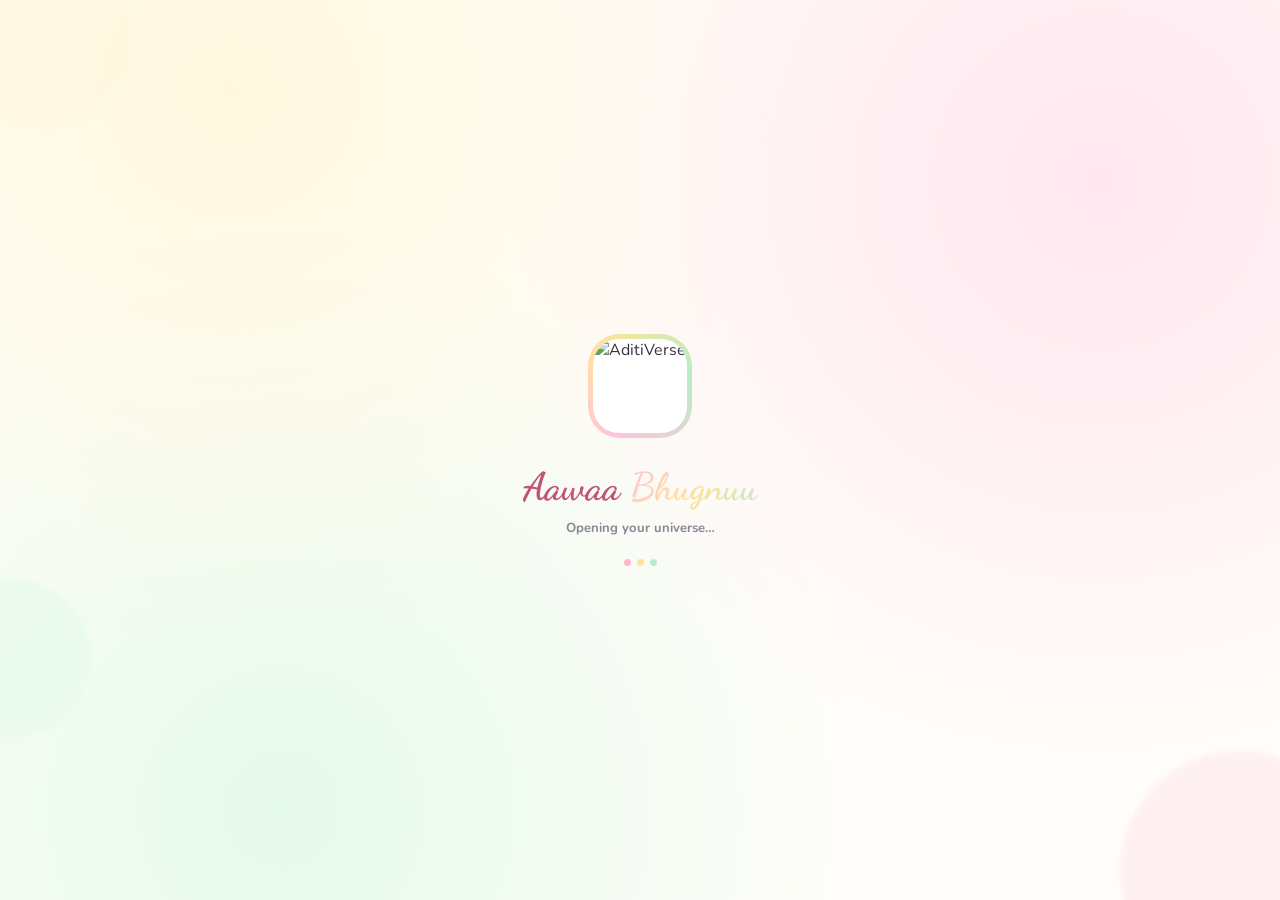
==== commit 51a75832: "AddeD" ====
--- a/index.html
+++ b/index.html
@@ -12,9 +12,13 @@
 <link rel="icon" href="https://cdn.futeducation.com/uploads/assets/mis/logo.webp">
 <link rel="apple-touch-icon" href="https://cdn.futeducation.com/uploads/assets/mis/logo.webp">
 <link rel="preconnect" href="https://fonts.googleapis.com">
-<link href="https://fonts.googleapis.com/css2?family=Baloo+2:wght@500;600;700;800&family=Nunito:wght@400;500;600;700;800;900&family=Dancing+Script:wght@600;700&display=swap" rel="stylesheet">
+<link href="https://fonts.googleapis.com/css2?family=ADLaM+Display&family=Baloo+2:wght@500;600;700;800&family=Nunito:wght@400;500;600;700;800;900&family=Dancing+Script:wght@600;700&display=swap" rel="stylesheet">
 <link href="https://cdn.jsdelivr.net/npm/bootstrap-icons@1.11.3/font/bootstrap-icons.min.css" rel="stylesheet">
 <link rel="stylesheet" href="style.css">
+<script>
+// Apply saved theme before paint so there's no light-mode flash.
+(function(){ try{ if(localStorage.getItem('aditiverse_theme')==='dark') document.documentElement.setAttribute('data-theme','dark'); }catch(e){} })();
+</script>
 </head>
 <body>
 
@@ -26,43 +30,12 @@
   <div class="preloader-ring">
     <img src="https://cdn.futeducation.com/uploads/assets/mis/logo.webp" alt="AditiVerse" class="preloader-logo">
   </div>
-  <div class="preloader-welcome">Welcome, <span>Aditi</span></div>
+  <div class="preloader-welcome">Aawaa <span>Bhugnuu</span></div>
   <div class="preloader-sub">Opening your universe…</div>
   <div class="preloader-dots"><span></span><span></span><span></span></div>
 </div>
 
-<!-- ══════════════════════ LOGIN VIEW ══════════════════════ -->
-<div id="authView" class="auth-screen">
-  <div class="auth-blob b1"></div>
-  <div class="auth-blob b2"></div>
-  <div class="auth-blob b3"></div>
-  <div class="auth-card">
-    <div class="auth-logo-wrap">
-      <img class="auth-logo" src="https://cdn.futeducation.com/uploads/assets/mis/logo.webp" alt="AditiVerse">
-    </div>
-    <p class="auth-sub">Your Photos. Your Storage. Your Universe.</p>
-
-    <div class="auth-err" id="authErr"><i class="bi bi-exclamation-circle"></i><span id="authErrMsg">Invalid credentials</span></div>
-
-    <form id="loginForm" class="auth-form" autocomplete="on" novalidate>
-      <div class="ig">
-        <label>Email</label>
-        <input type="email" class="inp" id="authEmail" name="email" placeholder="you@example.com" autocomplete="email" inputmode="email" required>
-      </div>
-      <div class="ig">
-        <label>Password</label>
-        <input type="password" class="inp" id="authPass" name="password" placeholder="••••••••" autocomplete="current-password" required>
-      </div>
-      <button type="submit" class="btn-verse btn-full" id="authBtn">
-        <span id="authBtnLabel"><i class="bi bi-stars"></i> Enter AditiVerse</span>
-        <span class="spinner" id="authSpinner" style="display:none"></span>
-      </button>
-    </form>
-  </div>
-  <div class="auth-foot">Powered by your own CDN · R2 Storage · Cloudflare</div>
-</div>
-
-<!-- ══════════════════════ APP SHELL ══════════════════════ -->
+<!-- Login now lives on its own page — see auth.html / auth.js. -->
 <div id="appView" class="app-shell" style="display:none">
 
   <!-- ── Top bar ── -->
@@ -99,7 +72,7 @@
         <button class="chip active" data-filter="all">All</button>
         <button class="chip" data-filter="image">Photos</button>
         <button class="chip" data-filter="video">Videos</button>
-        <button class="chip" data-filter="file">Files</button>
+        <button class="chip" data-filter="folder">Albums</button>
         <button class="chip chip-action icon-only" id="newFolderChip" aria-label="New folder" title="New folder">
           <svg width="15" height="15" viewBox="0 0 20 20" fill="none" xmlns="http://www.w3.org/2000/svg">
             <path d="M2.5 5.5C2.5 4.67 3.17 4 4 4h4.4l1.6 2h8c.83 0 1.5.67 1.5 1.5v7c0 .83-.67 1.5-1.5 1.5H4c-.83 0-1.5-.67-1.5-1.5v-9Z" stroke="currentColor" stroke-width="1.4" stroke-linejoin="round"/>
@@ -125,12 +98,12 @@
         <button class="btn-verse-outline" id="homeRetryBtn">Retry</button>
       </div>
       <div class="state-block" id="homeEmpty" style="display:none">
-        <i class="bi bi-images state-icon"></i>
-        <div class="state-title">No photos here yet</div>
-        <div class="state-sub">Tap the + button to add your first memory.</div>
-      </div>
-
-      <div class="grid-label" id="allFilesLabel">All photos</div>
+        <i class="bi bi-images state-icon" id="homeEmptyIcon"></i>
+        <div class="state-title" id="homeEmptyTitle">No photos here yet</div>
+        <div class="state-sub" id="homeEmptySub">Tap the + button to add your first memory.</div>
+      </div>
+
+      <div class="grid-label"><i class="bi bi-grid-3x3-gap-fill"></i><span id="allFilesLabel">All photos</span></div>
       <div class="grid" id="homeGrid"></div>
     </section>
 
@@ -178,6 +151,10 @@
       </div>
 
       <div class="search-count" id="searchCount"></div>
+      <div class="state-block" id="searchEmpty" style="display:none">
+        <i class="bi bi-search-heart state-icon"></i>
+        <div class="state-title">nhi na hai sugnnuu</div>
+      </div>
       <div class="grid" id="searchGrid"></div>
     </section>
 
@@ -210,25 +187,85 @@
       <div class="profile-card">
         <div class="profile-avatar-ring">
           <img src="https://cdn.futeducation.com/uploads/assets/mis/logo.webp" alt="" class="profile-avatar">
-        </div>
-        <div class="profile-email" id="profileEmail">Ms. Aditi Empress</div>
-        <div class="profile-tag">AditiVerse Empress</div>
+          <span class="profile-crown"><i class="bi bi-award-fill"></i></span>
+        </div>
+        <div class="profile-email-row">
+          <span class="profile-email" id="profileEmail">Ms. Aditi Empress</span>
+          <i class="bi bi-patch-check-fill profile-verified"></i>
+        </div>
+        <div class="profile-tag">You're the ultimate empress of my life jnmn</div>
+        <div class="profile-badges">
+          <span class="pbadge yellow">
+            <svg width="13" height="13" viewBox="0 0 24 24" fill="none" xmlns="http://www.w3.org/2000/svg">
+              <path d="M7 8.5c-2.2 0-4 1.57-4 3.5s1.8 3.5 4 3.5c1.6 0 3.05-.9 4-2.2.5-.68 1-1.55 1.3-2.2M17 8.5c2.2 0 4 1.57 4 3.5s-1.8 3.5-4 3.5c-1.6 0-3.05-.9-4-2.2-.5-.68-1-1.55-1.3-2.2M9 10.3c.6-1 2-2.8 3-2.8s2.4 1.8 3 2.8M9 13.7c.6 1 2 2.8 3 2.8s2.4-1.8 3-2.8" stroke="currentColor" stroke-width="1.6" stroke-linecap="round" stroke-linejoin="round"/>
+            </svg>
+            <span>Till Infinity</span>
+          </span>
+          <span class="pbadge pink"><i class="bi bi-heart-fill"></i>Made with Love</span>
+          <span class="pbadge green"><i class="bi bi-shield-check"></i>Lobhhhhh</span>
+        </div>
       </div>
 
       <div class="love-note">
-        <span class="love-quote-mark">"</span>
-        <p>Every sunrise feels a little softer because you're in it, Aditi. This whole little universe is just my way of keeping every smile, every silly selfie, and every quiet moment of ours safe in one place — because loving you is the easiest, happiest thing I've ever done.</p>
-        <span class="love-quote-mark end">"</span>
-      </div>
-
-      <button class="me-row" id="meStorageBtn">
-        <i class="bi bi-pie-chart-fill me-ico"></i>
-        <div class="me-row-text">
-          <span class="me-row-title">Storage overview</span>
-          <span class="me-row-sub" id="meStorageSub">Calculating…</span>
-        </div>
-        <i class="bi bi-chevron-right"></i>
+        <div class="love-note-inner">
+          <span class="love-note-heart"><i class="bi bi-heart-fill"></i></span>
+          <p class="love-note-adlam"><span class="love-quote-mark">"</span>Ae jnmn hm tumse bohot jyda pyar krte hai hm tumko kbhi bhi kuch bhi cheej ka dikkat nhi hone denge or jnmn hm glti krte krte sudharte sudharte sikh jaenge jnmn sb…<span class="love-quote-mark end">"</span></p>
+        </div>
+      </div>
+
+      <div class="stat-grid">
+        <div class="stat-tile"><i class="bi bi-images"></i><span class="stat-num" id="statAlbums">0</span><span class="stat-label">Albums</span></div>
+        <div class="stat-tile"><i class="bi bi-heart-fill"></i><span class="stat-num" id="statFavorites">0</span><span class="stat-label">Favorites</span></div>
+        <div class="stat-tile"><i class="bi bi-camera-fill"></i><span class="stat-num" id="statPhotos">0</span><span class="stat-label">Photos</span></div>
+      </div>
+
+      <button class="storage-card" id="meStorageBtn">
+        <div class="storage-card-ring-wrap">
+          <svg viewBox="0 0 80 80" class="storage-card-ring">
+            <circle cx="40" cy="40" r="34" class="ring-bg"/>
+            <circle cx="40" cy="40" r="34" class="ring-photos" id="miniRingPhotos"/>
+            <circle cx="40" cy="40" r="34" class="ring-videos" id="miniRingVideos"/>
+            <circle cx="40" cy="40" r="34" class="ring-others" id="miniRingOthers"/>
+          </svg>
+          <i class="bi bi-cloud-arrow-up-fill storage-card-icon"></i>
+        </div>
+        <div class="storage-card-body">
+          <div class="storage-card-head">
+            <span class="storage-card-title">Storage overview</span>
+            <i class="bi bi-chevron-right"></i>
+          </div>
+          <span class="storage-card-sub" id="meStorageSub">Calculating…</span>
+          <div class="storage-card-bar"><div class="storage-card-bar-fill" id="meStorageBar"></div></div>
+          <div class="storage-card-legend">
+            <span><i class="dot photos"></i>Photos <b id="legMiniPhotos">0 B</b></span>
+            <span><i class="dot videos"></i>Videos <b id="legMiniVideos">0 B</b></span>
+            <span><i class="dot others"></i>Files <b id="legMiniOthers">0 B</b></span>
+          </div>
+        </div>
       </button>
+
+      <div class="quick-actions">
+        <div class="qa-title">Quick actions</div>
+        <div class="qa-row">
+          <button class="qa-tile yellow" id="qaUpload"><i class="bi bi-cloud-arrow-up-fill"></i><span>Upload</span></button>
+          <button class="qa-tile pink" id="qaSearch"><i class="bi bi-search"></i><span>Search</span></button>
+          <button class="qa-tile green" id="qaAlbums"><i class="bi bi-images"></i><span>Albums</span></button>
+          <button class="qa-tile lav" id="qaFavorites"><i class="bi bi-heart-fill"></i><span>Favorites</span></button>
+        </div>
+      </div>
+
+      <div class="me-list">
+        <button class="me-row" id="rowChangePassword">
+          <i class="bi bi-key-fill me-ico"></i>
+          <div class="me-row-text"><span class="me-row-title">Change Password</span><span class="me-row-sub">Update your sign-in password</span></div>
+          <i class="bi bi-chevron-right"></i>
+        </button>
+        <button class="me-row" id="rowTheme">
+          <i class="bi bi-palette-fill me-ico"></i>
+          <div class="me-row-text"><span class="me-row-title">Theme</span><span class="me-row-sub">Light or dark, pastel either way</span></div>
+          <span class="theme-pill" id="themePill">Light</span>
+        </button>
+      </div>
 
       <button class="me-row danger" id="signOutBtn">
         <i class="bi bi-box-arrow-right me-ico"></i>
--- a/style.css
+++ b/style.css
@@ -20,6 +20,7 @@
   --ink-faint: #B7AFC0;
   --line:      #F5EDF2;
   --danger:    #FF9DBC;
+  --surface-dark: #3A3145; /* fixed dark chip/scrim surface — same in both themes, for things like the toast and selection bars that always need to read as "dark", not as "the current inverse of ink" */
 
   --verse: conic-gradient(from 200deg, #FFC4DC, #FFE39B, #B9EDC9, #FFC4DC);
   --verse-flat: linear-gradient(135deg, #FFC4DC, #FFE39B 55%, #B9EDC9);
@@ -32,6 +33,33 @@
   --font-display: 'Baloo 2', system-ui, sans-serif;
   --font-body: 'Nunito', system-ui, sans-serif;
 }
+
+/* Dark theme — same pastel pink/yellow/green accents throughout (the
+   FAB, chips, verse ring, etc. are untouched), just the neutral
+   surface/text tokens flip to a dark plum base so the accents still
+   read as pastel-on-dark rather than washed out. Toggled from the Me
+   tab; persisted in localStorage; applied pre-paint via an inline
+   script in <head> so there's no light-mode flash. */
+:root[data-theme="dark"]{
+  --cream:     #1C1622;
+  --white:     #241C2B;
+  --ink:       #F3ECF6;
+  --ink-soft:  #C6BBD1;
+  --ink-faint: #8B7F97;
+  --line:      #382C42;
+  --shadow-sm: 0 4px 14px -6px rgba(0,0,0,.35);
+  --shadow-md: 0 12px 32px -12px rgba(0,0,0,.5);
+}
+:root[data-theme="dark"] .auth-screen,
+:root[data-theme="dark"] .preloader{
+  background:
+    radial-gradient(circle at 15% 8%, rgba(255,227,155,.14) 0%, transparent 42%),
+    radial-gradient(circle at 88% 18%, rgba(255,184,210,.16) 0%, transparent 45%),
+    radial-gradient(circle at 20% 92%, rgba(185,237,201,.14) 0%, transparent 45%),
+    var(--cream);
+}
+:root[data-theme="dark"] .inp{background:var(--cream);}
+:root[data-theme="dark"] .search-field{background:var(--cream);}
 
 *{box-sizing:border-box;}
 html,body{height:100%;}
@@ -114,6 +142,10 @@
 @keyframes spin{to{transform:rotate(360deg);}}
 
 .auth-foot{position:relative;z-index:1; margin-top:22px; font-size:.72rem; color:var(--ink-faint); font-weight:700;}
+.forgot-password-link{
+  display:block; width:100%; margin-top:14px; border:none; background:none;
+  color:var(--pink-deep); font-weight:800; font-size:.82rem; cursor:pointer; text-align:center;
+}
 
 /* ═══════════════ APP SHELL ═══════════════ */
 .app-shell{
@@ -141,7 +173,7 @@
 .brand{display:flex; align-items:center; gap:8px; flex:1; justify-content:center;}
 .brand-logo{height:34px; width:auto; object-fit:contain; display:block;}
 
-.selbar{background:var(--ink); }
+.selbar{background:var(--surface-dark); }
 .selbar .icon-btn{background:rgba(255,255,255,.15); color:#fff;}
 .sel-count{flex:1; text-align:center; color:#fff; font-weight:800; font-family:var(--font-display); letter-spacing:.3px;}
 
@@ -178,21 +210,24 @@
 .hcard-thumb.folder i{font-size:2rem; color:#6b8a70;}
 .hcard-thumb .hcard-kind{font-size:1.6rem; color:#6b4a55;}
 .hcard-name{margin-top:6px; font-size:.72rem; font-weight:700; color:var(--ink); overflow:hidden; text-overflow:ellipsis; white-space:nowrap;}
-.grid-label{font-size:.78rem; font-weight:900; color:var(--ink-soft); text-transform:uppercase; letter-spacing:.5px; margin:2px 0 8px;}
+.grid-label{display:flex; align-items:center; gap:7px; font-family:var(--font-display); font-weight:700; font-size:.92rem; color:var(--ink); text-transform:none; letter-spacing:normal; margin:2px 0 9px;}
+.grid-label i{color:var(--pink-deep);}
 
 /* chips */
 .chiprow{display:flex; gap:8px; overflow-x:auto; padding-bottom:12px; scrollbar-width:none;}
 .chiprow::-webkit-scrollbar{display:none;}
 .chiprow.tight{padding-bottom:0;}
-.chiprow.center{justify-content:center; flex-wrap:wrap;}
+.chiprow.center{justify-content:space-between; flex-wrap:nowrap;}
+.chiprow.center .chip{flex:1; text-align:center; justify-content:center;}
 .chip{
   border:2px solid var(--line); background:var(--white); color:var(--ink-soft);
   font-weight:800; font-size:.8rem; padding:8px 16px; border-radius:999px; white-space:nowrap;
-  cursor:pointer; transition:.15s;
+  cursor:pointer; transition:.15s; display:flex; align-items:center; justify-content:center;
 }
 .chip.active{background:var(--verse-flat); border-color:transparent; color:#4A2A3A;}
 .chip-action{display:inline-flex; align-items:center; gap:6px; color:#6b8a70; border-color:var(--green-deep); background:var(--green);}
 .chip-action svg{flex-shrink:0;}
+.chip.icon-only, .chiprow.center .chip.icon-only{flex:0 0 auto; width:38px; padding:8px;}
 
 /* grid */
 .grid{
@@ -211,6 +246,13 @@
 .tile .tile-file i{font-size:1.5rem;}
 .tile-badge{position:absolute; top:5px; left:5px; background:rgba(0,0,0,.45); color:#fff; font-size:.62rem; font-weight:800; padding:2px 6px; border-radius:6px;}
 .tile-fav{position:absolute; top:5px; right:5px; color:#fff; font-size:.85rem; filter:drop-shadow(0 1px 3px rgba(0,0,0,.5));}
+.tile-folder{
+  width:100%; height:100%; display:flex; flex-direction:column; align-items:center; justify-content:center;
+  gap:4px; background:linear-gradient(160deg, var(--green), var(--yellow)); padding:8px; text-align:center;
+}
+.tile-folder i{font-size:1.7rem; color:#4d7a5f;}
+.tile-folder-name{font-size:.66rem; font-weight:800; color:#3f6b4f; overflow:hidden; text-overflow:ellipsis; white-space:nowrap; max-width:100%;}
+.tile-folder-count{font-size:.58rem; font-weight:700; color:#5a8a6a;}
 .tile-check{
   position:absolute; inset:0; background:rgba(58,49,69,.42); display:none;
   align-items:flex-start; justify-content:flex-end; padding:6px;
@@ -243,11 +285,12 @@
 
 /* search */
 .search-field{
-  display:flex; align-items:center; gap:8px; background:var(--white); border:2px solid var(--line);
-  border-radius:999px; padding:11px 16px; margin-bottom:14px;
-}
+  display:flex; align-items:center; gap:8px; background:var(--cream); border:2px solid var(--line);
+  border-radius:var(--r-sm); padding:13px 14px; margin-bottom:14px; transition:.15s;
+}
+.search-field:focus-within{border-color:var(--pink-deep); background:var(--white);}
 .search-field i{color:var(--ink-faint);}
-.search-field input{flex:1; border:none; outline:none; background:none; font-size:.92rem; font-weight:600; color:var(--ink);}
+.search-field input{flex:1; border:none; outline:none; background:none; font-size:.95rem; font-weight:600; color:var(--ink);}
 .clear-x{border:none; background:none; color:var(--ink-faint); font-size:1rem; cursor:pointer;}
 
 .filter-panel{background:var(--white); border-radius:var(--r-md); padding:14px; margin-bottom:14px; box-shadow:var(--shadow-sm);}
@@ -285,11 +328,26 @@
 .album-count{font-size:.74rem; color:var(--ink-soft); font-weight:700;}
 
 /* profile */
-.profile-card{text-align:center; padding:24px 0 8px;}
-.profile-avatar-ring{width:96px; margin:0 auto 12px; display:flex; align-items:center; justify-content:center;}
+.profile-card{position:relative; text-align:center; padding:24px 0 8px;}
+.profile-avatar-ring{position:relative; width:96px; margin:0 auto 12px; display:flex; align-items:center; justify-content:center;}
 .profile-avatar{width:100%; height:auto; object-fit:contain; display:block;}
+.profile-crown{
+  position:absolute; top:-6px; right:-6px; width:26px; height:26px; border-radius:50%;
+  background:var(--yellow-deep); color:#8a5a00; display:flex; align-items:center; justify-content:center;
+  font-size:.8rem; box-shadow:var(--shadow-sm); border:2px solid var(--white);
+}
+.profile-email-row{display:flex; align-items:center; justify-content:center; gap:6px;}
 .profile-email{font-weight:800; font-size:1rem;}
+.profile-verified{color:var(--pink-deep); font-size:.85rem;}
 .profile-tag{font-size:.78rem; color:var(--ink-soft); font-weight:700; margin-top:2px;}
+.profile-badges{display:flex; flex-wrap:wrap; justify-content:center; gap:8px; margin-top:14px;}
+.pbadge{
+  display:inline-flex; align-items:center; gap:6px; font-size:.72rem; font-weight:800;
+  padding:7px 13px; border-radius:999px; white-space:nowrap;
+}
+.pbadge.yellow{background:var(--yellow); color:#8a6a1a;}
+.pbadge.pink{background:var(--pink); color:#a4436c;}
+.pbadge.green{background:var(--green); color:#3f7a55;}
 
 .me-row{
   width:100%; display:flex; align-items:center; gap:12px; text-align:left;
@@ -304,11 +362,101 @@
 .me-row-title{font-weight:800; font-size:.9rem;}
 .me-row-sub{font-size:.74rem; color:var(--ink-soft); font-weight:700;}
 
-.me-credit{
+.love-note{
+  position:relative; margin:22px 2px 34px; padding:2px;
+  background:var(--verse); border-radius:calc(var(--r-lg) + 3px);
+  box-shadow:var(--shadow-md);
+}
+.love-note-inner{
+  position:relative; overflow:hidden; background:var(--cream);
+  border-radius:var(--r-lg); padding:16px 26px 26px; text-align:center;
+}
+.love-note-inner::before{
+  content:''; position:absolute; inset:-30% -10% auto -10%; height:130%;
+  background:radial-gradient(ellipse at top, rgba(255,196,220,.4), transparent 70%);
+  pointer-events:none;
+}
+.love-note-heart{
+  position:relative; display:inline-flex; align-items:center; justify-content:center;
+  width:32px; height:32px; border-radius:50%; background:var(--verse-flat);
+  color:#fff; font-size:.85rem; margin-bottom:8px; box-shadow:var(--shadow-sm);
+}
+.love-note p{
+  margin:0; font-style:italic; font-weight:600; font-size:.92rem; line-height:1.75;
+  color:var(--ink); letter-spacing:.1px;
+}
+.love-note-adlam{
+  font-family:'ADLaM Display', 'Dancing Script', cursive; font-style:normal;
+  font-weight:400; font-size:1rem; line-height:1.85;
+}
+.love-quote-mark{
+  font-family:'Dancing Script', cursive; font-size:1.7rem; font-style:normal;
+  color:var(--pink-deep); line-height:0; vertical-align:-6px;
+}
+.love-quote-mark.end{margin-left:2px;}
+
+/* stat tiles */
+.stat-grid{display:grid; grid-template-columns:repeat(3, 1fr); gap:8px; margin:18px 0;}
+.stat-tile{
+  background:var(--white); border-radius:var(--r-sm); padding:12px 6px; text-align:center;
+  box-shadow:var(--shadow-sm); display:flex; flex-direction:column; align-items:center; gap:4px;
+}
+.stat-tile i{font-size:1.1rem; color:var(--pink-deep);}
+.stat-num{font-family:var(--font-display); font-weight:800; font-size:1.05rem;}
+.stat-label{font-size:.66rem; font-weight:700; color:var(--ink-soft);}
+
+/* compact inline storage card */
+.storage-card{
+  width:100%; display:flex; align-items:center; gap:14px; text-align:left;
+  background:var(--white); border:none; border-radius:var(--r-md); padding:14px; margin-bottom:16px;
+  box-shadow:var(--shadow-sm); cursor:pointer;
+}
+.storage-card-ring-wrap{position:relative; width:64px; height:64px; flex-shrink:0;}
+.storage-card-ring{width:100%; height:100%; transform:rotate(-90deg);}
+.storage-card-ring circle{fill:none; stroke-width:9; stroke-linecap:round;}
+.storage-card-icon{position:absolute; inset:0; display:flex; align-items:center; justify-content:center; margin:auto; width:16px; height:16px; color:var(--pink-deep); font-size:1rem;}
+.storage-card-body{flex:1; min-width:0;}
+.storage-card-head{display:flex; align-items:center; justify-content:space-between;}
+.storage-card-title{font-weight:800; font-size:.9rem; color:var(--ink);}
+.storage-card-head > i{color:var(--ink-faint); font-size:.8rem;}
+.storage-card-sub{font-size:.74rem; font-weight:700; color:var(--ink-soft);}
+.storage-card-bar{height:6px; border-radius:4px; background:var(--line); margin:8px 0 8px; overflow:hidden;}
+.storage-card-bar-fill{height:100%; width:100%;}
+.storage-card-legend{display:flex; gap:10px; flex-wrap:wrap;}
+.storage-card-legend span{display:flex; align-items:center; gap:4px; font-size:.66rem; font-weight:700; color:var(--ink-soft);}
+.storage-card-legend b{color:var(--ink); font-weight:800;}
+.storage-card-legend .dot{width:7px; height:7px; border-radius:50%; display:inline-block;}
+.storage-card-legend .dot.photos{background:var(--pink-deep);}
+.storage-card-legend .dot.videos{background:var(--yellow-deep);}
+.storage-card-legend .dot.others{background:var(--green-deep);}
+
+/* quick actions */
+.quick-actions{margin-bottom:16px;}
+.qa-title{font-size:.78rem; font-weight:900; color:var(--ink-soft); text-transform:uppercase; letter-spacing:.5px; margin-bottom:9px;}
+.qa-row{display:grid; grid-template-columns:repeat(4, 1fr); gap:8px;}
+.qa-tile{
+  border:none; border-radius:var(--r-sm); padding:14px 6px; display:flex; flex-direction:column;
+  align-items:center; gap:6px; font-size:.68rem; font-weight:800; cursor:pointer; color:var(--ink);
+}
+.qa-tile i{font-size:1.15rem;}
+.qa-tile.yellow{background:var(--yellow); color:#8a6a1a;}
+.qa-tile.pink{background:var(--pink); color:#a4436c;}
+.qa-tile.green{background:var(--green); color:#3f7a55;}
+.qa-tile.lav{background:#EDE7FA; color:#6a54a8;}
+
+.me-list{background:var(--white); border-radius:var(--r-md); box-shadow:var(--shadow-sm); overflow:hidden; margin-bottom:14px;}
+.me-list .me-row{margin-top:0; box-shadow:none; border-radius:0; border-bottom:1px solid var(--line);}
+.me-list .me-row:last-child{border-bottom:none;}
+.theme-pill{
+  background:var(--verse-flat); color:#4A2A3A; font-weight:800; font-size:.72rem;
+  padding:6px 13px; border-radius:999px; white-space:nowrap;
+}
+
+.me-footer{
   text-align:center; margin:26px 0 10px; font-family:'Dancing Script', cursive;
   font-weight:700; font-size:1.35rem; color:#C4507B; line-height:1.4;
 }
-.me-credit span{background:var(--verse-flat); -webkit-background-clip:text; background-clip:text; color:transparent;}
+.me-footer span{background:var(--verse-flat); -webkit-background-clip:text; background-clip:text; color:transparent;}
 
 /* FAB + bottom nav */
 .fab{
@@ -335,7 +483,7 @@
 
 .seltoolbar{
   position:fixed; left:0; right:0; bottom:0; z-index:36; display:none;
-  max-width:560px; margin:0 auto; background:var(--ink);
+  max-width:560px; margin:0 auto; background:var(--surface-dark);
   padding:10px 8px calc(10px + env(safe-area-inset-bottom)); gap:4px; justify-content:space-around;
 }
 .seltoolbar.show{display:flex;}
@@ -485,7 +633,7 @@
 /* toast */
 .toast{
   position:fixed; left:50%; bottom:96px; transform:translateX(-50%) translateY(20px);
-  background:var(--ink); color:#fff; font-weight:700; font-size:.84rem;
+  background:var(--surface-dark); color:#fff; font-weight:700; font-size:.84rem;
   padding:11px 18px; border-radius:999px; z-index:120; opacity:0; pointer-events:none;
   transition:.22s; box-shadow:var(--shadow-md); max-width:88%; text-align:center;
 }
